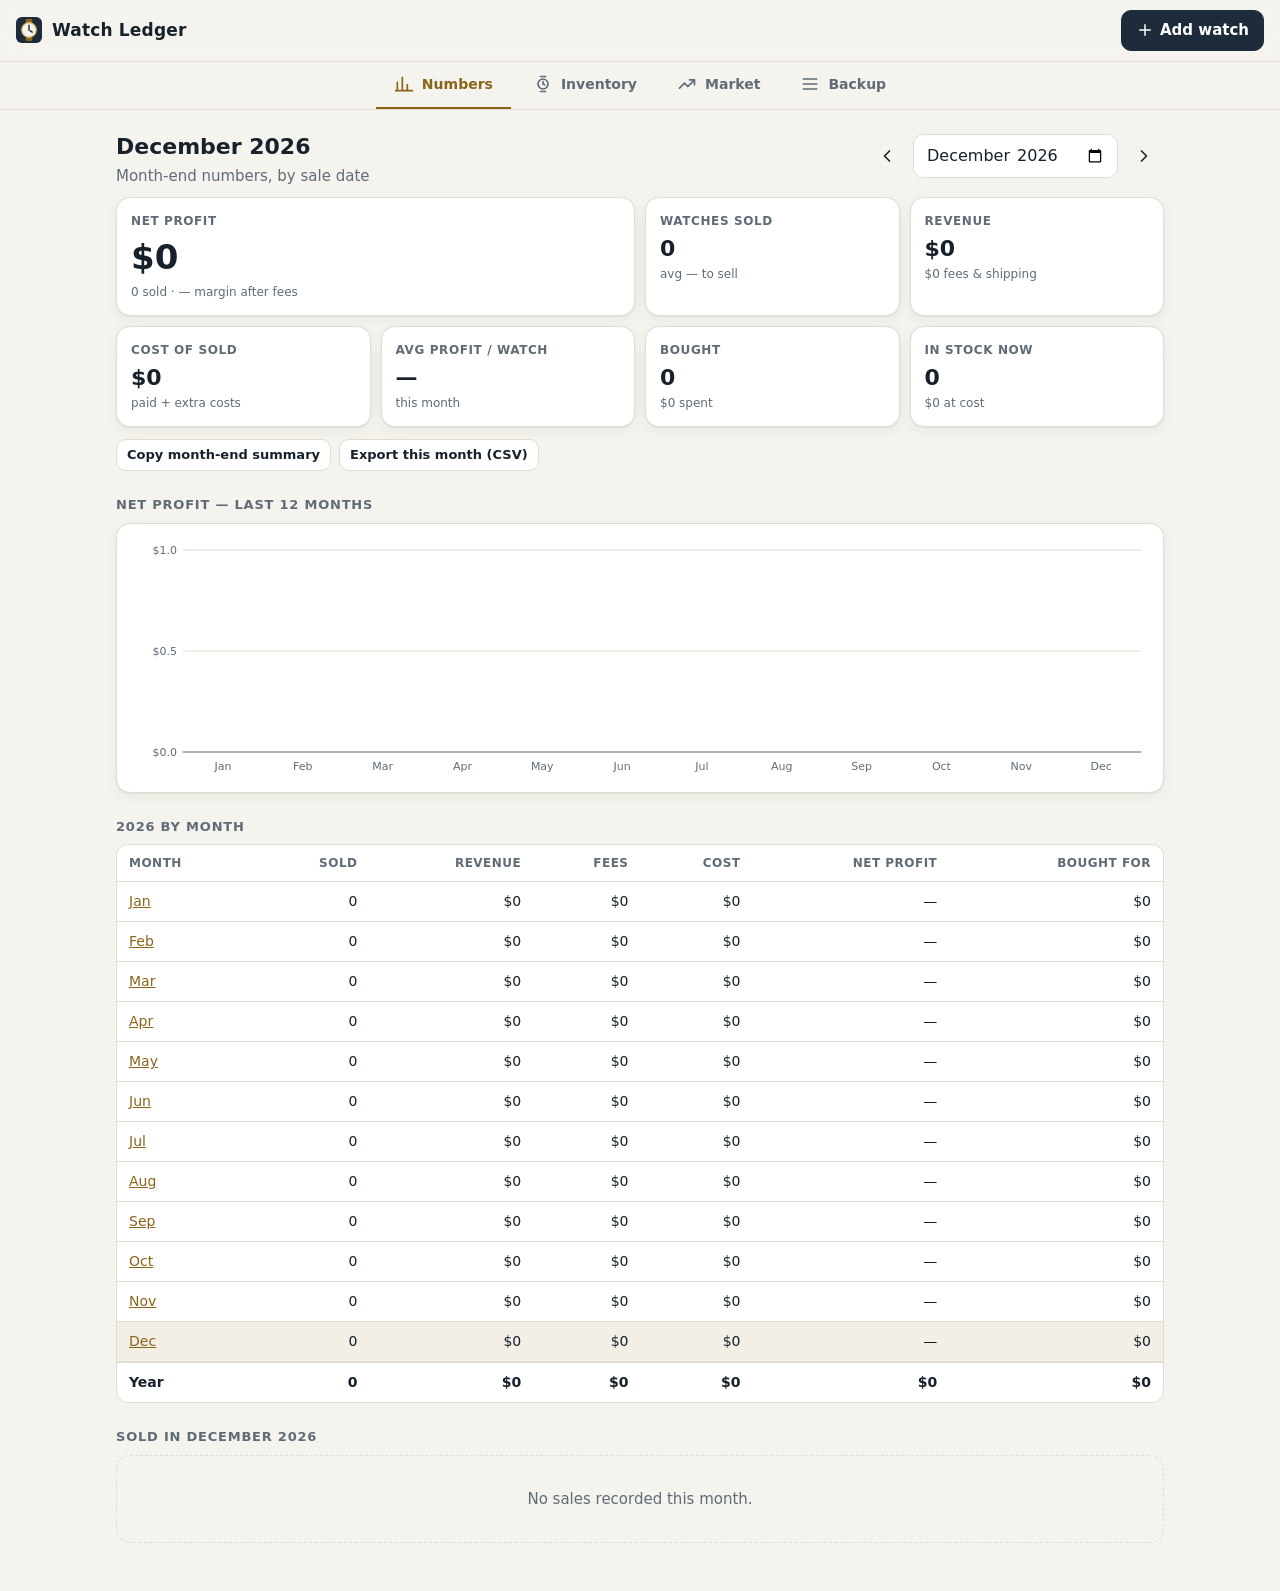
==== watches/index.html @ 2d01b4f1 "Add Watch Ledger app for watch inventory, profit and market comps Co-Authored-By: Claude Opus 5.5 <n" ====
<!doctype html>
<html lang="en">
<head>
  <meta charset="utf-8">
  <meta name="viewport" content="width=device-width, initial-scale=1, viewport-fit=cover">
  <title>Watch Ledger</title>
  <meta name="description" content="Inventory, sales, profit and market comps for a watch business.">
  <meta name="robots" content="noindex, nofollow, noarchive">
  <meta name="theme-color" content="#1d2b3a">
  <link rel="manifest" href="manifest.webmanifest">
  <link rel="icon" href="icon.svg" type="image/svg+xml">
  <link rel="apple-touch-icon" href="icon-192.png">
  <meta name="apple-mobile-web-app-capable" content="yes">
  <meta name="apple-mobile-web-app-title" content="Watch Ledger">
  <link rel="stylesheet" href="app.css">
</head>
<body>
  <header class="topbar">
    <div class="brand"><img src="icon.svg" alt="" width="26" height="26"><span>Watch Ledger</span></div>
    <button class="btn primary" id="btn-add" type="button">
      <svg viewBox="0 0 24 24" aria-hidden="true"><path d="M12 5v14M5 12h14"/></svg>
      <span>Add watch</span>
    </button>
  </header>

  <nav class="tabs" id="tabs" aria-label="Sections">
    <a href="#dashboard" data-tab="dashboard">
      <svg viewBox="0 0 24 24" aria-hidden="true"><path d="M4 20V10M10 20V4M16 20v-7M22 20H2"/></svg><span>Numbers</span>
    </a>
    <a href="#inventory" data-tab="inventory">
      <svg viewBox="0 0 24 24" aria-hidden="true"><circle cx="12" cy="12" r="6"/><path d="M12 9v3l2 1M9 3h6M9 21h6"/></svg><span>Inventory</span>
    </a>
    <a href="#market" data-tab="market">
      <svg viewBox="0 0 24 24" aria-hidden="true"><path d="M3 17l6-6 4 4 8-8M15 7h6v6"/></svg><span>Market</span>
    </a>
    <a href="#settings" data-tab="settings">
      <svg viewBox="0 0 24 24" aria-hidden="true"><path d="M4 6h16M4 12h16M4 18h16"/></svg><span>Backup</span>
    </a>
  </nav>

  <main id="view" tabindex="-1"></main>

  <dialog id="sheet" aria-labelledby="sheet-title">
    <div class="sheet-head">
      <h2 id="sheet-title"></h2>
      <button class="icon-btn" type="button" data-close aria-label="Close">
        <svg viewBox="0 0 24 24" aria-hidden="true"><path d="M6 6l12 12M18 6 6 18"/></svg>
      </button>
    </div>
    <div class="sheet-body" id="sheet-body"></div>
  </dialog>

  <div class="toast" id="toast" role="status" aria-live="polite"></div>

  <noscript><p style="padding:16px">This app needs JavaScript.</p></noscript>
  <script src="app.js"></script>
</body>
</html>
---- watches/app.css ----
:root {
  --bg: #f5f3ee;
  --surface: #ffffff;
  --surface-2: #efece5;
  --text: #17212b;
  --muted: #5f6b76;
  --line: #e0dcd2;
  --accent: #1d2b3a;
  --accent-text: #ffffff;
  --brass: #8a6418;
  --brass-soft: rgba(138, 100, 24, 0.1);
  --bar: #2f6f9f;
  --good: #1d7a46;
  --bad: #b3261e;
  --warn: #8a5a00;
  --shadow: 0 1px 2px rgba(23, 33, 43, 0.06), 0 4px 14px rgba(23, 33, 43, 0.05);
  --sans: system-ui, -apple-system, "Segoe UI", Roboto, "Helvetica Neue", Arial, sans-serif;
  --mono: ui-monospace, "SF Mono", Menlo, Consolas, monospace;
  color-scheme: light;
}

@media (prefers-color-scheme: dark) {
  :root:not([data-theme="light"]) {
    --bg: #0f151b;
    --surface: #172029;
    --surface-2: #1e2933;
    --text: #e7ecf0;
    --muted: #97a4af;
    --line: #2a3742;
    --accent: #d8b46a;
    --accent-text: #17120a;
    --brass: #d8b46a;
    --brass-soft: rgba(216, 180, 106, 0.12);
    --bar: #6aa9d8;
    --good: #5cc98a;
    --bad: #f08a80;
    --warn: #e5b45a;
    --shadow: none;
    color-scheme: dark;
  }
}

:root[data-theme="dark"] {
  --bg: #0f151b;
  --surface: #172029;
  --surface-2: #1e2933;
  --text: #e7ecf0;
  --muted: #97a4af;
  --line: #2a3742;
  --accent: #d8b46a;
  --accent-text: #17120a;
  --brass: #d8b46a;
  --brass-soft: rgba(216, 180, 106, 0.12);
  --bar: #6aa9d8;
  --good: #5cc98a;
  --bad: #f08a80;
  --warn: #e5b45a;
  --shadow: none;
  color-scheme: dark;
}

* { box-sizing: border-box; }
[hidden] { display: none !important; }

html { -webkit-text-size-adjust: 100%; }

body {
  margin: 0;
  background: var(--bg);
  color: var(--text);
  font: 15px/1.5 var(--sans);
  -webkit-font-smoothing: antialiased;
  padding-bottom: calc(76px + env(safe-area-inset-bottom, 0px));
}

a { color: var(--brass); }
button, input, select, textarea { font: inherit; color: inherit; }
:focus-visible { outline: 2px solid var(--brass); outline-offset: 2px; border-radius: 6px; }
svg { width: 20px; height: 20px; fill: none; stroke: currentColor; stroke-width: 2; stroke-linecap: round; stroke-linejoin: round; flex: none; }
.num { font-variant-numeric: tabular-nums; }
.muted { color: var(--muted); }
.pos { color: var(--good); }
.neg { color: var(--bad); }

/* ---------- Top bar & tabs ---------- */

.topbar {
  position: sticky;
  top: 0;
  z-index: 10;
  display: flex;
  align-items: center;
  justify-content: space-between;
  gap: 12px;
  padding: calc(10px + env(safe-area-inset-top, 0px)) 16px 10px;
  background: color-mix(in srgb, var(--bg) 92%, transparent);
  backdrop-filter: blur(10px);
  border-bottom: 1px solid var(--line);
}
.brand { display: flex; align-items: center; gap: 10px; font-weight: 700; letter-spacing: 0.01em; font-size: 17px; }

.tabs {
  position: fixed;
  left: 0; right: 0; bottom: 0;
  z-index: 10;
  display: grid;
  grid-template-columns: repeat(4, 1fr);
  background: var(--surface);
  border-top: 1px solid var(--line);
  padding-bottom: env(safe-area-inset-bottom, 0px);
}
.tabs a {
  display: flex; flex-direction: column; align-items: center; gap: 2px;
  padding: 9px 4px 8px;
  text-decoration: none;
  color: var(--muted);
  font-size: 12px;
  font-weight: 600;
}
.tabs a[aria-current="page"] { color: var(--brass); }

@media (min-width: 860px) {
  body { padding-bottom: 32px; }
  .tabs {
    position: sticky; top: 57px; bottom: auto;
    display: flex; justify-content: center; gap: 4px;
    border-top: 0; border-bottom: 1px solid var(--line);
    background: var(--bg);
  }
  .tabs a { flex-direction: row; gap: 8px; padding: 12px 18px; font-size: 14px; border-bottom: 2px solid transparent; }
  .tabs a[aria-current="page"] { border-bottom-color: var(--brass); }
}

main { max-width: 1080px; margin: 0 auto; padding: 16px; outline: none; }

/* ---------- Buttons & inputs ---------- */

.btn {
  display: inline-flex; align-items: center; justify-content: center; gap: 6px;
  min-height: 40px;
  padding: 8px 14px;
  border-radius: 10px;
  border: 1px solid var(--line);
  background: var(--surface);
  font-weight: 600;
  cursor: pointer;
  text-decoration: none;
  color: var(--text);
  white-space: nowrap;
}
.btn.primary { background: var(--accent); color: var(--accent-text); border-color: var(--accent); }
.btn.danger { color: var(--bad); }
.btn.small { min-height: 32px; padding: 4px 10px; font-size: 13px; }
.btn svg { width: 18px; height: 18px; }
.icon-btn { display: grid; place-items: center; width: 40px; height: 40px; border: 0; border-radius: 10px; background: transparent; cursor: pointer; }
.icon-btn:hover { background: var(--surface-2); }
.row-actions { display: flex; flex-wrap: wrap; gap: 8px; }

input, select, textarea {
  width: 100%;
  min-height: 42px;
  padding: 8px 12px;
  border: 1px solid var(--line);
  border-radius: 10px;
  background: var(--surface);
  font-size: 16px; /* stops iOS zoom */
}
textarea { min-height: 72px; resize: vertical; }
label { display: grid; gap: 4px; font-size: 13px; font-weight: 600; color: var(--muted); }
label.check { display: flex; align-items: center; gap: 8px; font-size: 14px; color: var(--text); }
label.check input { width: 20px; min-height: 20px; }

.search {
  position: relative;
}
.search svg { position: absolute; left: 12px; top: 50%; transform: translateY(-50%); color: var(--muted); }
.search input { padding-left: 40px; min-height: 48px; font-size: 16px; }

.chips { display: flex; gap: 6px; flex-wrap: wrap; }
.chip {
  border: 1px solid var(--line);
  background: var(--surface);
  border-radius: 999px;
  padding: 6px 12px;
  font-size: 13px;
  font-weight: 600;
  cursor: pointer;
}
.chip[aria-pressed="true"] { background: var(--accent); color: var(--accent-text); border-color: var(--accent); }

/* ---------- Layout pieces ---------- */

h1 { font-size: 22px; margin: 4px 0 2px; }
h2 { font-size: 17px; margin: 0; }
h3 { font-size: 13px; text-transform: uppercase; letter-spacing: 0.06em; color: var(--muted); margin: 0 0 8px; }
.section { margin-top: 24px; }
.section-head { display: flex; align-items: center; justify-content: space-between; gap: 12px; margin-bottom: 10px; flex-wrap: wrap; }
.toolbar { display: flex; gap: 8px; flex-wrap: wrap; align-items: center; margin: 12px 0; }
.toolbar > .grow { flex: 1 1 200px; }
.toolbar select { width: auto; }

.card {
  background: var(--surface);
  border: 1px solid var(--line);
  border-radius: 14px;
  box-shadow: var(--shadow);
  padding: 14px;
}

.stats { display: grid; grid-template-columns: repeat(2, 1fr); gap: 10px; }
@media (min-width: 640px) { .stats { grid-template-columns: repeat(4, 1fr); } }
.stat .label { font-size: 12px; font-weight: 600; color: var(--muted); text-transform: uppercase; letter-spacing: 0.05em; }
.stat .value { font-size: 22px; font-weight: 700; margin-top: 2px; font-variant-numeric: tabular-nums; overflow-wrap: anywhere; }
.stat .sub { font-size: 12px; color: var(--muted); }
.stat.hero { grid-column: 1 / -1; }
.stat.hero .value { font-size: 34px; }
@media (min-width: 640px) { .stat.hero { grid-column: span 2; } }

.month-pick { display: flex; align-items: center; gap: 6px; }
.month-pick input { width: auto; }

/* ---------- Lists ---------- */

.list { display: grid; gap: 8px; }
.item {
  display: grid;
  grid-template-columns: 1fr auto;
  gap: 4px 12px;
  width: 100%;
  text-align: left;
  background: var(--surface);
  border: 1px solid var(--line);
  border-radius: 12px;
  padding: 12px 14px;
  cursor: pointer;
}
.item:hover { border-color: var(--brass); }
.item .title { font-weight: 700; overflow-wrap: anywhere; }
.item .meta { font-size: 13px; color: var(--muted); overflow-wrap: anywhere; }
.item .right { text-align: right; font-variant-numeric: tabular-nums; }
.item .right .big { font-weight: 700; }
.badge {
  display: inline-block;
  font-size: 11px;
  font-weight: 700;
  text-transform: uppercase;
  letter-spacing: 0.04em;
  padding: 2px 7px;
  border-radius: 6px;
  vertical-align: 2px;
  margin-left: 6px;
  background: var(--surface-2);
  color: var(--muted);
}
.badge.stock { background: var(--brass-soft); color: var(--brass); }
.badge.asking { background: var(--surface-2); color: var(--warn); }
.empty { text-align: center; color: var(--muted); padding: 32px 16px; border: 1px dashed var(--line); border-radius: 14px; }

/* ---------- Tables ---------- */

.table-wrap { overflow-x: auto; border: 1px solid var(--line); border-radius: 12px; background: var(--surface); }
table { width: 100%; border-collapse: collapse; font-size: 14px; }
th, td { padding: 9px 12px; text-align: right; white-space: nowrap; font-variant-numeric: tabular-nums; }
th:first-child, td:first-child { text-align: left; }
th { font-size: 12px; color: var(--muted); font-weight: 600; text-transform: uppercase; letter-spacing: 0.04em; border-bottom: 1px solid var(--line); }
tbody tr + tr td { border-top: 1px solid var(--line); }
tfoot td { border-top: 2px solid var(--line); font-weight: 700; }
td.wrap { white-space: normal; min-width: 130px; max-width: 220px; }
tr.current td { background: var(--brass-soft); }

/* ---------- Chart ---------- */

.chart { position: relative; }
.chart svg { width: 100%; height: auto; display: block; stroke: none; }
.chart .grid { stroke: var(--line); stroke-width: 1; }
.chart .zero { stroke: var(--muted); stroke-width: 1; }
.chart .axis { fill: var(--muted); font-size: 11px; font-family: var(--sans); }
.chart .bar { fill: var(--bar); }
.chart .bar.selected { fill: var(--brass); }
.chart .hit { fill: transparent; cursor: pointer; }
.chart .hit:hover + .bar, .chart .hit:focus + .bar { opacity: 0.8; }
.tip {
  position: absolute;
  pointer-events: none;
  background: var(--text);
  color: var(--bg);
  font-size: 12px;
  padding: 6px 9px;
  border-radius: 8px;
  white-space: nowrap;
  transform: translate(-50%, calc(-100% - 8px));
  font-variant-numeric: tabular-nums;
}

/* ---------- Market summary ---------- */

.compare { display: grid; gap: 10px; grid-template-columns: 1fr; }
@media (min-width: 640px) { .compare { grid-template-columns: repeat(3, 1fr); } }
.note { font-size: 13px; color: var(--muted); background: var(--surface-2); border-radius: 10px; padding: 10px 12px; }
.note strong { color: var(--text); }
.links { display: flex; flex-wrap: wrap; gap: 8px; }

/* ---------- Sheet (dialog) ---------- */

dialog {
  width: min(640px, 100%);
  max-height: min(92vh, 100%);
  margin: auto auto 0;
  padding: 0;
  border: 0;
  border-radius: 18px 18px 0 0;
  background: var(--bg);
  color: var(--text);
}
@media (min-width: 700px) { dialog { margin: auto; border-radius: 18px; } }
dialog::backdrop { background: rgba(0, 0, 0, 0.45); }
.sheet-head {
  position: sticky; top: 0; z-index: 1;
  display: flex; align-items: center; justify-content: space-between; gap: 8px;
  padding: 12px 12px 10px 16px;
  background: var(--bg);
  border-bottom: 1px solid var(--line);
}
.sheet-body { padding: 16px; padding-bottom: calc(20px + env(safe-area-inset-bottom, 0px)); }

.form { display: grid; gap: 12px; }
.form fieldset { border: 1px solid var(--line); border-radius: 12px; padding: 12px; margin: 0; display: grid; gap: 12px; background: var(--surface); }
.form legend { font-weight: 700; padding: 0 6px; font-size: 14px; }
.grid2 { display: grid; grid-template-columns: 1fr 1fr; gap: 12px; }
.grid3 { display: grid; grid-template-columns: repeat(3, 1fr); gap: 12px; }
@media (max-width: 420px) { .grid3 { grid-template-columns: 1fr 1fr; } }
.form .actions { display: flex; gap: 8px; justify-content: flex-end; flex-wrap: wrap; }
.hint { font-size: 13px; border-radius: 10px; padding: 10px 12px; background: var(--brass-soft); color: var(--text); }
.hint:empty { display: none; }

.kv { display: grid; grid-template-columns: auto 1fr; gap: 6px 16px; font-size: 14px; }
.kv dt { color: var(--muted); }
.kv dd { margin: 0; text-align: right; font-variant-numeric: tabular-nums; overflow-wrap: anywhere; }
.kv .total { font-weight: 700; border-top: 1px solid var(--line); padding-top: 6px; }

.toast {
  position: fixed;
  left: 50%;
  bottom: calc(88px + env(safe-area-inset-bottom, 0px));
  transform: translateX(-50%) translateY(20px);
  opacity: 0;
  pointer-events: none;
  background: var(--text);
  color: var(--bg);
  padding: 10px 16px;
  border-radius: 10px;
  font-weight: 600;
  transition: opacity 0.2s, transform 0.2s;
  z-index: 30;
  max-width: calc(100% - 32px);
}
.toast.show { opacity: 1; transform: translateX(-50%) translateY(0); }

@media (max-width: 420px) {
  .btn#btn-add span { display: none; }
}
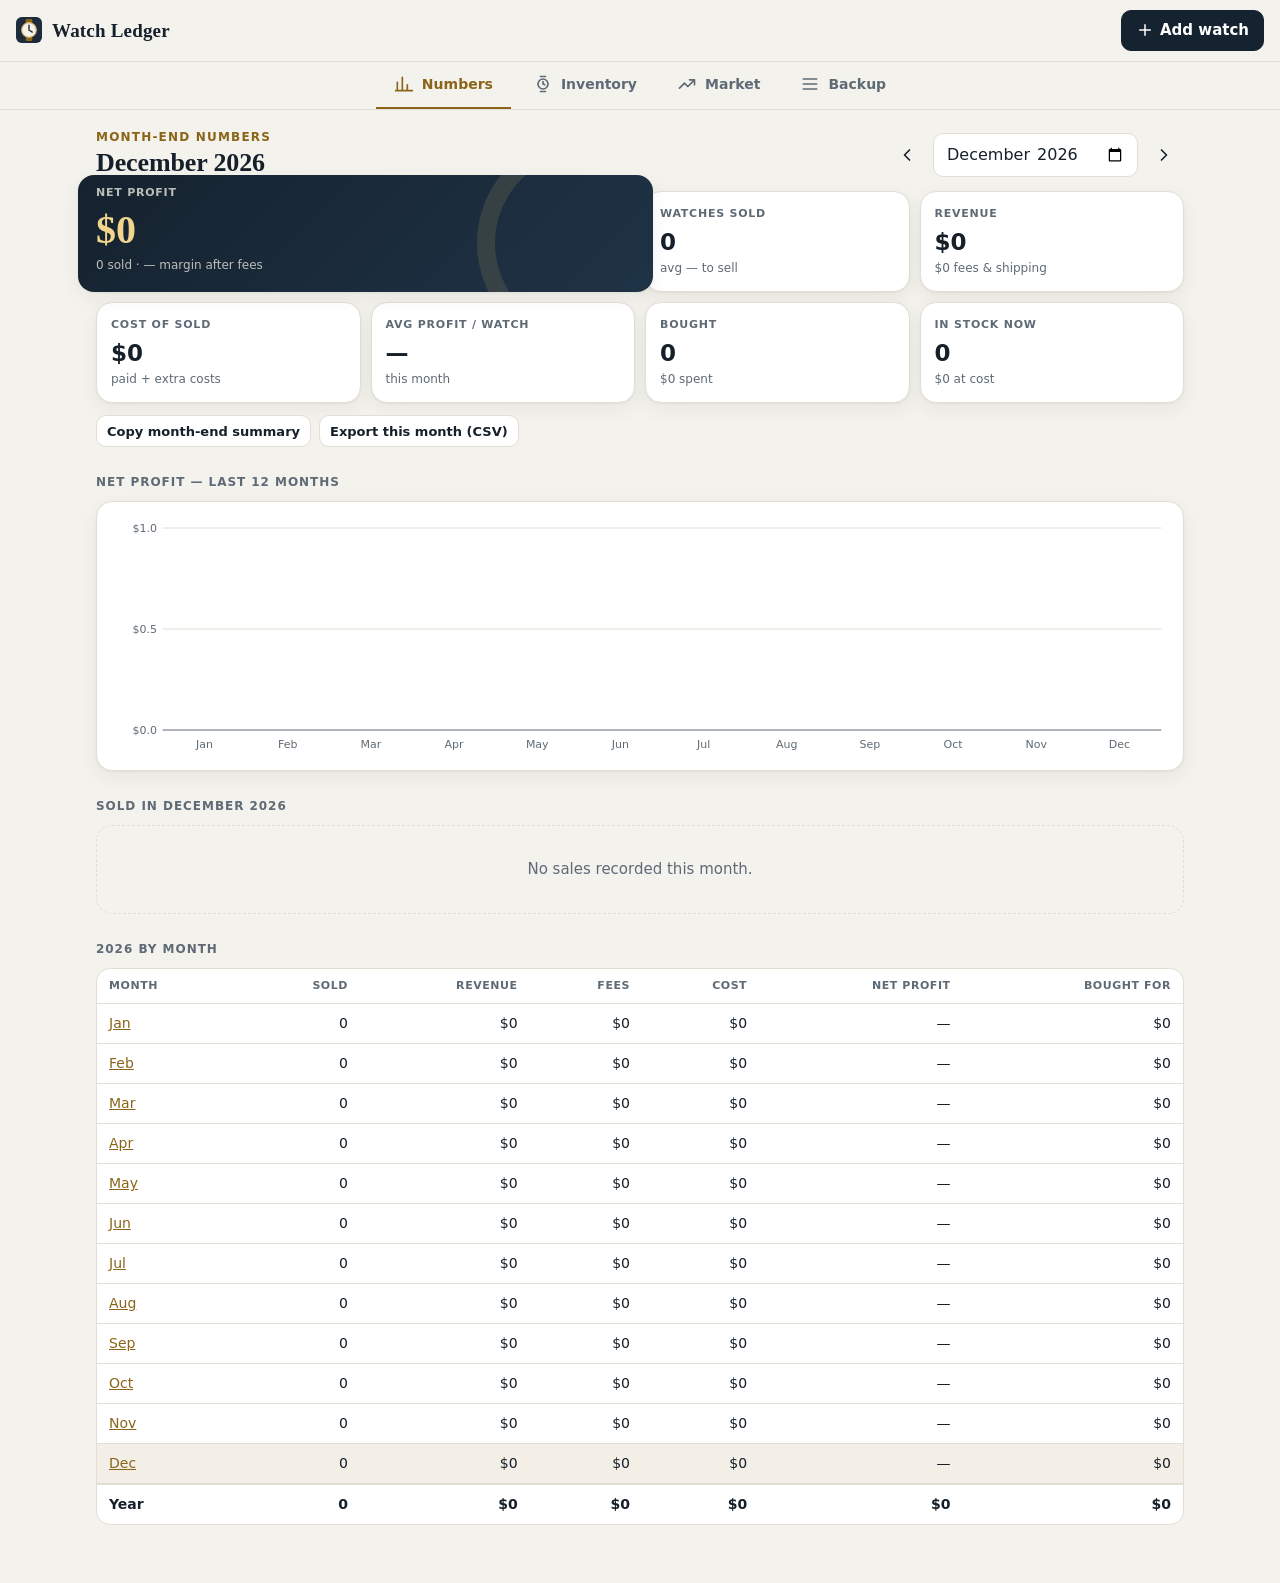
==== commit 66b0a288: "Watch Ledger: watch illustrations, configurations, accuracy checks, photos and visual redesign Co-Au" ====
--- a/watches/index.html
+++ b/watches/index.html
@@ -53,6 +53,8 @@
   <div class="toast" id="toast" role="status" aria-live="polite"></div>
 
   <noscript><p style="padding:16px">This app needs JavaScript.</p></noscript>
+  <script src="catalog.js"></script>
+  <script src="art.js"></script>
   <script src="app.js"></script>
 </body>
 </html>
--- a/watches/app.css
+++ b/watches/app.css
@@ -1,11 +1,11 @@
 :root {
-  --bg: #f5f3ee;
+  --bg: #f4f2ed;
   --surface: #ffffff;
-  --surface-2: #efece5;
-  --text: #17212b;
-  --muted: #5f6b76;
-  --line: #e0dcd2;
-  --accent: #1d2b3a;
+  --surface-2: #eeebe4;
+  --text: #16202a;
+  --muted: #5e6a75;
+  --line: #e2ded4;
+  --accent: #15222f;
   --accent-text: #ffffff;
   --brass: #8a6418;
   --brass-soft: rgba(138, 100, 24, 0.1);
@@ -13,20 +13,27 @@
   --good: #1d7a46;
   --bad: #b3261e;
   --warn: #8a5a00;
-  --shadow: 0 1px 2px rgba(23, 33, 43, 0.06), 0 4px 14px rgba(23, 33, 43, 0.05);
+  --warn-bg: #fdf3dc;
+  --warn-line: #ecd08e;
+  --art-bg: radial-gradient(120% 90% at 50% 38%, #ffffff 0%, #f1eee8 55%, #e2ddd2 100%);
+  --hero-bg: linear-gradient(135deg, #15222f 0%, #1f3346 100%);
+  --hero-text: #f6f1e6;
+  --shadow: 0 1px 2px rgba(22, 32, 42, 0.05), 0 6px 20px rgba(22, 32, 42, 0.06);
+  --shadow-lift: 0 2px 4px rgba(22, 32, 42, 0.06), 0 14px 32px rgba(22, 32, 42, 0.12);
   --sans: system-ui, -apple-system, "Segoe UI", Roboto, "Helvetica Neue", Arial, sans-serif;
+  --serif: "Iowan Old Style", "Palatino Linotype", Palatino, "Book Antiqua", Georgia, serif;
   --mono: ui-monospace, "SF Mono", Menlo, Consolas, monospace;
   color-scheme: light;
 }
 
 @media (prefers-color-scheme: dark) {
   :root:not([data-theme="light"]) {
-    --bg: #0f151b;
-    --surface: #172029;
-    --surface-2: #1e2933;
-    --text: #e7ecf0;
-    --muted: #97a4af;
-    --line: #2a3742;
+    --bg: #0d1318;
+    --surface: #151d25;
+    --surface-2: #1c2630;
+    --text: #e8edf1;
+    --muted: #96a3ae;
+    --line: #26323d;
     --accent: #d8b46a;
     --accent-text: #17120a;
     --brass: #d8b46a;
@@ -34,19 +41,25 @@
     --bar: #6aa9d8;
     --good: #5cc98a;
     --bad: #f08a80;
-    --warn: #e5b45a;
+    --warn: #f0c46a;
+    --warn-bg: #2b2414;
+    --warn-line: #5a4820;
+    --art-bg: radial-gradient(120% 90% at 50% 38%, #34414d 0%, #222d37 55%, #182129 100%);
+    --hero-bg: linear-gradient(135deg, #1d2a36 0%, #2a3a49 100%);
+    --hero-text: #f6f1e6;
     --shadow: none;
+    --shadow-lift: 0 10px 30px rgba(0, 0, 0, 0.35);
     color-scheme: dark;
   }
 }
 
 :root[data-theme="dark"] {
-  --bg: #0f151b;
-  --surface: #172029;
-  --surface-2: #1e2933;
-  --text: #e7ecf0;
-  --muted: #97a4af;
-  --line: #2a3742;
+  --bg: #0d1318;
+  --surface: #151d25;
+  --surface-2: #1c2630;
+  --text: #e8edf1;
+  --muted: #96a3ae;
+  --line: #26323d;
   --accent: #d8b46a;
   --accent-text: #17120a;
   --brass: #d8b46a;
@@ -54,8 +67,14 @@
   --bar: #6aa9d8;
   --good: #5cc98a;
   --bad: #f08a80;
-  --warn: #e5b45a;
+  --warn: #f0c46a;
+  --warn-bg: #2b2414;
+  --warn-line: #5a4820;
+  --art-bg: radial-gradient(120% 90% at 50% 38%, #34414d 0%, #222d37 55%, #182129 100%);
+  --hero-bg: linear-gradient(135deg, #1d2a36 0%, #2a3a49 100%);
+  --hero-text: #f6f1e6;
   --shadow: none;
+  --shadow-lift: 0 10px 30px rgba(0, 0, 0, 0.35);
   color-scheme: dark;
 }
 
@@ -81,6 +100,7 @@
 .muted { color: var(--muted); }
 .pos { color: var(--good); }
 .neg { color: var(--bad); }
+.ref { font-family: var(--mono); font-size: 0.86em; letter-spacing: 0.01em; }
 
 /* ---------- Top bar & tabs ---------- */
 
@@ -93,11 +113,12 @@
   justify-content: space-between;
   gap: 12px;
   padding: calc(10px + env(safe-area-inset-top, 0px)) 16px 10px;
-  background: color-mix(in srgb, var(--bg) 92%, transparent);
-  backdrop-filter: blur(10px);
+  background: color-mix(in srgb, var(--bg) 90%, transparent);
+  backdrop-filter: saturate(1.4) blur(12px);
+  -webkit-backdrop-filter: saturate(1.4) blur(12px);
   border-bottom: 1px solid var(--line);
 }
-.brand { display: flex; align-items: center; gap: 10px; font-weight: 700; letter-spacing: 0.01em; font-size: 17px; }
+.brand { display: flex; align-items: center; gap: 10px; font: 600 19px/1 var(--serif); letter-spacing: 0.01em; }
 
 .tabs {
   position: fixed;
@@ -105,7 +126,9 @@
   z-index: 10;
   display: grid;
   grid-template-columns: repeat(4, 1fr);
-  background: var(--surface);
+  background: color-mix(in srgb, var(--surface) 94%, transparent);
+  backdrop-filter: blur(12px);
+  -webkit-backdrop-filter: blur(12px);
   border-top: 1px solid var(--line);
   padding-bottom: env(safe-area-inset-bottom, 0px);
 }
@@ -120,9 +143,9 @@
 .tabs a[aria-current="page"] { color: var(--brass); }
 
 @media (min-width: 860px) {
-  body { padding-bottom: 32px; }
+  body { padding-bottom: 40px; }
   .tabs {
-    position: sticky; top: 57px; bottom: auto;
+    position: sticky; top: 58px; bottom: auto;
     display: flex; justify-content: center; gap: 4px;
     border-top: 0; border-bottom: 1px solid var(--line);
     background: var(--bg);
@@ -131,7 +154,7 @@
   .tabs a[aria-current="page"] { border-bottom-color: var(--brass); }
 }
 
-main { max-width: 1080px; margin: 0 auto; padding: 16px; outline: none; }
+main { max-width: 1120px; margin: 0 auto; padding: 18px 16px; outline: none; }
 
 /* ---------- Buttons & inputs ---------- */
 
@@ -147,7 +170,10 @@
   text-decoration: none;
   color: var(--text);
   white-space: nowrap;
-}
+  transition: transform 0.12s ease, box-shadow 0.12s ease, border-color 0.12s;
+}
+.btn:hover { border-color: var(--brass); }
+.btn:active { transform: translateY(1px); }
 .btn.primary { background: var(--accent); color: var(--accent-text); border-color: var(--accent); }
 .btn.danger { color: var(--bad); }
 .btn.small { min-height: 32px; padding: 4px 10px; font-size: 13px; }
@@ -155,6 +181,7 @@
 .icon-btn { display: grid; place-items: center; width: 40px; height: 40px; border: 0; border-radius: 10px; background: transparent; cursor: pointer; }
 .icon-btn:hover { background: var(--surface-2); }
 .row-actions { display: flex; flex-wrap: wrap; gap: 8px; }
+.linkbtn { border: 0; background: none; padding: 4px 0; color: var(--brass); font-weight: 600; cursor: pointer; text-decoration: underline; text-underline-offset: 3px; justify-self: start; text-align: left; }
 
 input, select, textarea {
   width: 100%;
@@ -163,18 +190,16 @@
   border: 1px solid var(--line);
   border-radius: 10px;
   background: var(--surface);
-  font-size: 16px; /* stops iOS zoom */
+  font-size: 16px;
 }
 textarea { min-height: 72px; resize: vertical; }
 label { display: grid; gap: 4px; font-size: 13px; font-weight: 600; color: var(--muted); }
 label.check { display: flex; align-items: center; gap: 8px; font-size: 14px; color: var(--text); }
 label.check input { width: 20px; min-height: 20px; }
 
-.search {
-  position: relative;
-}
-.search svg { position: absolute; left: 12px; top: 50%; transform: translateY(-50%); color: var(--muted); }
-.search input { padding-left: 40px; min-height: 48px; font-size: 16px; }
+.search { position: relative; }
+.search svg { position: absolute; left: 14px; top: 50%; transform: translateY(-50%); color: var(--muted); }
+.search input { padding-left: 44px; min-height: 50px; font-size: 16px; border-radius: 14px; box-shadow: var(--shadow); }
 
 .chips { display: flex; gap: 6px; flex-wrap: wrap; }
 .chip {
@@ -190,11 +215,13 @@
 
 /* ---------- Layout pieces ---------- */
 
-h1 { font-size: 22px; margin: 4px 0 2px; }
-h2 { font-size: 17px; margin: 0; }
-h3 { font-size: 13px; text-transform: uppercase; letter-spacing: 0.06em; color: var(--muted); margin: 0 0 8px; }
-.section { margin-top: 24px; }
-.section-head { display: flex; align-items: center; justify-content: space-between; gap: 12px; margin-bottom: 10px; flex-wrap: wrap; }
+h1 { font: 600 26px/1.15 var(--serif); margin: 2px 0 0; letter-spacing: -0.005em; }
+h2 { font: 600 19px/1.25 var(--serif); margin: 0; }
+h3 { font-size: 12px; text-transform: uppercase; letter-spacing: 0.08em; color: var(--muted); margin: 0 0 10px; font-weight: 700; }
+.eyebrow { font-size: 12px; font-weight: 700; letter-spacing: 0.1em; text-transform: uppercase; color: var(--brass); }
+.brand-line { font-size: 11px; font-weight: 700; letter-spacing: 0.12em; text-transform: uppercase; color: var(--brass); }
+.section { margin-top: 26px; }
+.section-head { display: flex; align-items: flex-end; justify-content: space-between; gap: 12px; margin-bottom: 14px; flex-wrap: wrap; }
 .toolbar { display: flex; gap: 8px; flex-wrap: wrap; align-items: center; margin: 12px 0; }
 .toolbar > .grow { flex: 1 1 200px; }
 .toolbar select { width: auto; }
@@ -202,70 +229,120 @@
 .card {
   background: var(--surface);
   border: 1px solid var(--line);
-  border-radius: 14px;
+  border-radius: 16px;
   box-shadow: var(--shadow);
   padding: 14px;
 }
 
 .stats { display: grid; grid-template-columns: repeat(2, 1fr); gap: 10px; }
 @media (min-width: 640px) { .stats { grid-template-columns: repeat(4, 1fr); } }
-.stat .label { font-size: 12px; font-weight: 600; color: var(--muted); text-transform: uppercase; letter-spacing: 0.05em; }
-.stat .value { font-size: 22px; font-weight: 700; margin-top: 2px; font-variant-numeric: tabular-nums; overflow-wrap: anywhere; }
+.stat .label { font-size: 11px; font-weight: 700; color: var(--muted); text-transform: uppercase; letter-spacing: 0.07em; }
+.stat .value { font-size: 23px; font-weight: 700; margin-top: 2px; font-variant-numeric: tabular-nums; overflow-wrap: anywhere; }
 .stat .sub { font-size: 12px; color: var(--muted); }
-.stat.hero { grid-column: 1 / -1; }
-.stat.hero .value { font-size: 34px; }
+.stat.hero { grid-column: 1 / -1; background: var(--hero-bg); color: var(--hero-text); border: 0; position: relative; overflow: hidden; }
+.stat.hero::after { content: ""; position: absolute; right: -40px; top: -40px; width: 180px; height: 180px; border-radius: 50%; border: 18px solid rgba(216, 180, 106, 0.14); }
+.stat.hero .label, .stat.hero .sub { color: rgba(246, 241, 230, 0.75); }
+.stat.hero .value { font: 600 40px/1.1 var(--serif); margin: 6px 0 4px; color: #f2d58c; }
 @media (min-width: 640px) { .stat.hero { grid-column: span 2; } }
 
 .month-pick { display: flex; align-items: center; gap: 6px; }
 .month-pick input { width: auto; }
 
-/* ---------- Lists ---------- */
+/* ---------- Pictures ---------- */
+
+.pic { display: block; width: 100%; height: 100%; }
+.pic.art { object-fit: contain; }
+.pic.photo { object-fit: cover; }
+
+/* ---------- Inventory cards ---------- */
+
+.grid-cards { display: grid; grid-template-columns: repeat(auto-fill, minmax(165px, 1fr)); gap: 12px; }
+@media (min-width: 700px) { .grid-cards { grid-template-columns: repeat(auto-fill, minmax(210px, 1fr)); gap: 16px; } }
+.grid-cards .empty { grid-column: 1 / -1; }
+.wcard {
+  display: flex; flex-direction: column;
+  padding: 0; text-align: left; cursor: pointer;
+  background: var(--surface);
+  border: 1px solid var(--line);
+  border-radius: 18px;
+  overflow: hidden;
+  box-shadow: var(--shadow);
+  transition: transform 0.18s ease, box-shadow 0.18s ease, border-color 0.18s;
+}
+.wcard:hover { transform: translateY(-3px); box-shadow: var(--shadow-lift); border-color: color-mix(in srgb, var(--brass) 45%, var(--line)); }
+.wcard-pic { position: relative; aspect-ratio: 1 / 1; background: var(--art-bg); }
+.wcard-pic .pic.art { padding: 6px; transition: transform 0.25s ease; }
+.wcard:hover .wcard-pic .pic.art { transform: scale(1.04); }
+.wcard-tags { position: absolute; left: 10px; top: 10px; display: flex; gap: 4px; flex-wrap: wrap; }
+.wcard-tags .badge { margin: 0; box-shadow: 0 1px 3px rgba(0, 0, 0, 0.12); }
+.photo-count { position: absolute; right: 10px; top: 10px; display: inline-flex; align-items: center; gap: 4px; font-size: 12px; font-weight: 700; color: #fff; background: rgba(0, 0, 0, 0.45); padding: 3px 7px; border-radius: 999px; }
+.photo-count svg { width: 14px; height: 14px; }
+.wcard-body { padding: 12px 14px 14px; display: grid; gap: 1px; flex: 1; }
+.wcard .title { font: 600 16px/1.25 var(--serif); overflow-wrap: anywhere; }
+.wcard .ref { color: var(--muted); }
+.wcard .meta { font-size: 12px; color: var(--muted); margin-top: 2px; }
+.wcard-foot { display: flex; justify-content: space-between; align-items: baseline; gap: 8px; margin-top: 8px; padding-top: 8px; border-top: 1px solid var(--line); font-variant-numeric: tabular-nums; font-size: 14px; font-weight: 700; }
+.wcard-foot .muted { font-weight: 500; font-size: 12px; }
+
+/* ---------- Rows ---------- */
 
 .list { display: grid; gap: 8px; }
 .item {
   display: grid;
-  grid-template-columns: 1fr auto;
+  grid-template-columns: 64px 1fr auto;
+  align-items: center;
   gap: 4px 12px;
   width: 100%;
   text-align: left;
   background: var(--surface);
   border: 1px solid var(--line);
-  border-radius: 12px;
-  padding: 12px 14px;
+  border-radius: 14px;
+  padding: 8px 14px 8px 8px;
   cursor: pointer;
+  transition: border-color 0.15s;
 }
 .item:hover { border-color: var(--brass); }
+.item .thumb { width: 64px; height: 64px; border-radius: 10px; overflow: hidden; background: var(--art-bg); }
+.item-main { min-width: 0; }
 .item .title { font-weight: 700; overflow-wrap: anywhere; }
 .item .meta { font-size: 13px; color: var(--muted); overflow-wrap: anywhere; }
 .item .right { text-align: right; font-variant-numeric: tabular-nums; }
 .item .right .big { font-weight: 700; }
 .badge {
   display: inline-block;
-  font-size: 11px;
-  font-weight: 700;
+  font-size: 10.5px;
+  font-weight: 800;
   text-transform: uppercase;
-  letter-spacing: 0.04em;
-  padding: 2px 7px;
+  letter-spacing: 0.05em;
+  padding: 3px 7px;
   border-radius: 6px;
   vertical-align: 2px;
   margin-left: 6px;
   background: var(--surface-2);
   color: var(--muted);
 }
-.badge.stock { background: var(--brass-soft); color: var(--brass); }
+.badge.stock { background: #f6ecd6; color: #7a560f; }
+.badge.sold { background: #e4ebf1; color: #33495c; }
+.badge.warn { background: var(--warn-bg); color: var(--warn); border: 1px solid var(--warn-line); }
 .badge.asking { background: var(--surface-2); color: var(--warn); }
-.empty { text-align: center; color: var(--muted); padding: 32px 16px; border: 1px dashed var(--line); border-radius: 14px; }
+:root[data-theme="dark"] .badge.stock { background: #3a2f17; color: #f0cf87; }
+:root[data-theme="dark"] .badge.sold { background: #24323f; color: #b9cad8; }
+@media (prefers-color-scheme: dark) {
+  :root:not([data-theme="light"]) .badge.stock { background: #3a2f17; color: #f0cf87; }
+  :root:not([data-theme="light"]) .badge.sold { background: #24323f; color: #b9cad8; }
+}
+.empty { text-align: center; color: var(--muted); padding: 32px 16px; border: 1px dashed var(--line); border-radius: 16px; }
 
 /* ---------- Tables ---------- */
 
-.table-wrap { overflow-x: auto; border: 1px solid var(--line); border-radius: 12px; background: var(--surface); }
+.table-wrap { overflow-x: auto; border: 1px solid var(--line); border-radius: 14px; background: var(--surface); }
 table { width: 100%; border-collapse: collapse; font-size: 14px; }
 th, td { padding: 9px 12px; text-align: right; white-space: nowrap; font-variant-numeric: tabular-nums; }
 th:first-child, td:first-child { text-align: left; }
-th { font-size: 12px; color: var(--muted); font-weight: 600; text-transform: uppercase; letter-spacing: 0.04em; border-bottom: 1px solid var(--line); }
+th { font-size: 11px; color: var(--muted); font-weight: 700; text-transform: uppercase; letter-spacing: 0.05em; border-bottom: 1px solid var(--line); }
 tbody tr + tr td { border-top: 1px solid var(--line); }
 tfoot td { border-top: 2px solid var(--line); font-weight: 700; }
-td.wrap { white-space: normal; min-width: 130px; max-width: 220px; }
+td.wrap { white-space: normal; min-width: 130px; max-width: 220px; text-align: left; }
 tr.current td { background: var(--brass-soft); }
 
 /* ---------- Chart ---------- */
@@ -278,7 +355,6 @@
 .chart .bar { fill: var(--bar); }
 .chart .bar.selected { fill: var(--brass); }
 .chart .hit { fill: transparent; cursor: pointer; }
-.chart .hit:hover + .bar, .chart .hit:focus + .bar { opacity: 0.8; }
 .tip {
   position: absolute;
   pointer-events: none;
@@ -292,48 +368,128 @@
   font-variant-numeric: tabular-nums;
 }
 
-/* ---------- Market summary ---------- */
+/* ---------- Market ---------- */
 
 .compare { display: grid; gap: 10px; grid-template-columns: 1fr; }
 @media (min-width: 640px) { .compare { grid-template-columns: repeat(3, 1fr); } }
-.note { font-size: 13px; color: var(--muted); background: var(--surface-2); border-radius: 10px; padding: 10px 12px; }
+.refcard { display: grid; grid-template-columns: 92px 1fr; gap: 14px; align-items: center; margin-bottom: 14px; }
+.refcard > .pic { width: 92px; height: 92px; border-radius: 12px; background: var(--art-bg); }
+@media (max-width: 480px) { .refcard { grid-template-columns: 1fr; } .refcard > .pic { margin: 0 auto; width: 120px; height: 120px; } }
+.market-head { display: grid; grid-template-columns: 120px 1fr; gap: 16px; align-items: center; }
+.market-head > .pic { width: 120px; height: 120px; border-radius: 16px; background: var(--art-bg); }
+.note { font-size: 13px; color: var(--muted); background: var(--surface-2); border-radius: 12px; padding: 10px 12px; margin: 0; }
 .note strong { color: var(--text); }
 .links { display: flex; flex-wrap: wrap; gap: 8px; }
 
+/* ---------- Configuration tiles ---------- */
+
+.cfg-grid { display: grid; grid-template-columns: repeat(auto-fill, minmax(120px, 1fr)); gap: 10px; }
+.cfg-grid.wide { grid-template-columns: repeat(auto-fill, minmax(150px, 1fr)); }
+.cfg {
+  position: relative;
+  border: 1px solid var(--line);
+  background: var(--surface);
+  border-radius: 14px;
+  padding: 8px 8px 10px;
+  text-align: center;
+}
+.cfg[role="button"] { cursor: pointer; transition: border-color 0.15s, transform 0.15s; }
+.cfg[role="button"]:hover { border-color: var(--brass); transform: translateY(-2px); }
+.cfg .pic { aspect-ratio: 1 / 1; height: auto; border-radius: 10px; background: var(--art-bg); margin-bottom: 6px; }
+.cfg-t { font-size: 13px; font-weight: 700; line-height: 1.25; }
+.cfg-s { font-size: 12px; color: var(--muted); line-height: 1.3; }
+.cfg .badge { position: absolute; top: 12px; left: 12px; margin: 0; }
+.cfg.current { border-color: var(--brass); box-shadow: 0 0 0 2px var(--brass-soft); }
+.section.hl { border-left: 3px solid var(--brass); padding-left: 12px; }
+
 /* ---------- Sheet (dialog) ---------- */
 
 dialog {
-  width: min(640px, 100%);
-  max-height: min(92vh, 100%);
+  width: min(680px, 100%);
+  max-height: min(94vh, 100%);
   margin: auto auto 0;
   padding: 0;
   border: 0;
-  border-radius: 18px 18px 0 0;
+  border-radius: 20px 20px 0 0;
   background: var(--bg);
   color: var(--text);
 }
-@media (min-width: 700px) { dialog { margin: auto; border-radius: 18px; } }
-dialog::backdrop { background: rgba(0, 0, 0, 0.45); }
+@media (min-width: 720px) { dialog { margin: auto; border-radius: 20px; } }
+dialog::backdrop { background: rgba(8, 12, 16, 0.55); backdrop-filter: blur(2px); }
 .sheet-head {
-  position: sticky; top: 0; z-index: 1;
+  position: sticky; top: 0; z-index: 2;
   display: flex; align-items: center; justify-content: space-between; gap: 8px;
-  padding: 12px 12px 10px 16px;
-  background: var(--bg);
+  padding: 12px 12px 10px 18px;
+  background: color-mix(in srgb, var(--bg) 92%, transparent);
+  backdrop-filter: blur(10px);
   border-bottom: 1px solid var(--line);
 }
-.sheet-body { padding: 16px; padding-bottom: calc(20px + env(safe-area-inset-bottom, 0px)); }
-
+.sheet-body { padding: 16px 18px; padding-bottom: calc(24px + env(safe-area-inset-bottom, 0px)); }
+
+/* detail hero */
+.hero { margin: -16px -18px 0; background: var(--art-bg); padding: 10px 18px 12px; border-bottom: 1px solid var(--line); }
+.hero-main { height: min(52vh, 340px); display: grid; place-items: center; }
+.hero-main .pic.photo { border-radius: 14px; object-fit: contain; }
+.hero-strip { display: flex; gap: 8px; overflow-x: auto; padding-top: 10px; justify-content: center; }
+.hero-thumb {
+  flex: none; width: 54px; height: 54px; padding: 0;
+  border: 2px solid transparent; border-radius: 12px; overflow: hidden;
+  background: var(--surface); cursor: pointer;
+  display: grid; place-items: center; color: var(--muted);
+}
+.hero-thumb img { width: 100%; height: 100%; object-fit: cover; }
+.hero-thumb.on { border-color: var(--brass); }
+.hero-thumb.add { border: 2px dashed var(--line); background: transparent; }
+.detail-head { margin-top: 14px; }
+.detail-title { font: 600 24px/1.2 var(--serif); }
+.config-line { margin-top: 6px; font-weight: 600; }
+.warnbox { margin-top: 12px; background: var(--warn-bg); border: 1px solid var(--warn-line); border-radius: 12px; padding: 10px 12px; font-size: 14px; }
+.warnbox strong { color: var(--warn); }
+.warnbox p { margin: 4px 0 0; }
+
+/* form */
 .form { display: grid; gap: 12px; }
-.form fieldset { border: 1px solid var(--line); border-radius: 12px; padding: 12px; margin: 0; display: grid; gap: 12px; background: var(--surface); }
+.form fieldset { border: 1px solid var(--line); border-radius: 14px; padding: 12px; margin: 0; display: grid; gap: 12px; background: var(--surface); min-width: 0; }
 .form legend { font-weight: 700; padding: 0 6px; font-size: 14px; }
 .grid2 { display: grid; grid-template-columns: 1fr 1fr; gap: 12px; }
 .grid3 { display: grid; grid-template-columns: repeat(3, 1fr); gap: 12px; }
-@media (max-width: 420px) { .grid3 { grid-template-columns: 1fr 1fr; } }
-.form .actions { display: flex; gap: 8px; justify-content: flex-end; flex-wrap: wrap; }
+@media (max-width: 440px) { .grid3 { grid-template-columns: 1fr 1fr; } }
+.form .actions { display: flex; gap: 8px; justify-content: flex-end; flex-wrap: wrap; position: sticky; bottom: 0; padding: 10px 0 2px; background: var(--bg); }
 .hint { font-size: 13px; border-radius: 10px; padding: 10px 12px; background: var(--brass-soft); color: var(--text); }
 .hint:empty { display: none; }
 
-.kv { display: grid; grid-template-columns: auto 1fr; gap: 6px 16px; font-size: 14px; }
+.config { display: grid; grid-template-columns: 170px 1fr; gap: 14px; align-items: start; }
+@media (max-width: 520px) { .config { grid-template-columns: 1fr; } }
+.config-preview { background: var(--art-bg); border-radius: 14px; padding: 6px 6px 10px; text-align: center; position: sticky; top: 64px; }
+@media (max-width: 520px) { .config-preview { position: static; } .config-preview .pic { max-width: 200px; margin: 0 auto; } }
+.config-preview .pic { aspect-ratio: 1 / 1; height: auto; }
+.config-caption { font-size: 12px; font-weight: 600; color: var(--muted); }
+.config-pickers { display: grid; gap: 10px; min-width: 0; }
+.pick-label { font-size: 12px; font-weight: 700; text-transform: uppercase; letter-spacing: 0.06em; color: var(--muted); }
+.swatches { display: flex; flex-wrap: wrap; gap: 6px; }
+.swatch {
+  display: inline-flex; align-items: center; gap: 7px;
+  padding: 5px 10px 5px 5px; border-radius: 999px;
+  border: 1px solid var(--line); background: var(--surface); cursor: pointer;
+  font-size: 13px; font-weight: 600;
+}
+.swatch .dot { width: 22px; height: 22px; border-radius: 50%; box-shadow: inset 0 0 0 1px rgba(0, 0, 0, 0.2); }
+.swatch.on { border-color: var(--brass); box-shadow: 0 0 0 2px var(--brass-soft); }
+.strap-opts { display: grid; grid-template-columns: repeat(auto-fill, minmax(92px, 1fr)); gap: 8px; }
+.strap-opt {
+  display: grid; gap: 4px; padding: 6px; border-radius: 12px;
+  border: 1px solid var(--line); background: var(--surface); cursor: pointer;
+  font-size: 12px; font-weight: 600; line-height: 1.25; text-align: center;
+}
+.strap-opt .pic { aspect-ratio: 1 / 1; height: auto; background: var(--art-bg); border-radius: 8px; }
+.strap-opt.on { border-color: var(--brass); box-shadow: 0 0 0 2px var(--brass-soft); }
+
+.photo-row { display: flex; gap: 8px; flex-wrap: wrap; }
+.photo-tile { position: relative; width: 76px; height: 76px; border-radius: 10px; overflow: hidden; background: var(--surface-2); }
+.photo-tile img { width: 100%; height: 100%; object-fit: cover; }
+.photo-tile .x { position: absolute; top: 3px; right: 3px; width: 22px; height: 22px; border: 0; border-radius: 50%; background: rgba(0, 0, 0, 0.6); color: #fff; font-size: 15px; line-height: 1; cursor: pointer; }
+
+.kv { display: grid; grid-template-columns: auto 1fr; gap: 6px 16px; font-size: 14px; margin: 0; }
 .kv dt { color: var(--muted); }
 .kv dd { margin: 0; text-align: right; font-variant-numeric: tabular-nums; overflow-wrap: anywhere; }
 .kv .total { font-weight: 700; border-top: 1px solid var(--line); padding-top: 6px; }
@@ -359,3 +515,6 @@
 @media (max-width: 420px) {
   .btn#btn-add span { display: none; }
 }
+@media (prefers-reduced-motion: reduce) {
+  *, *::before, *::after { transition: none !important; }
+}
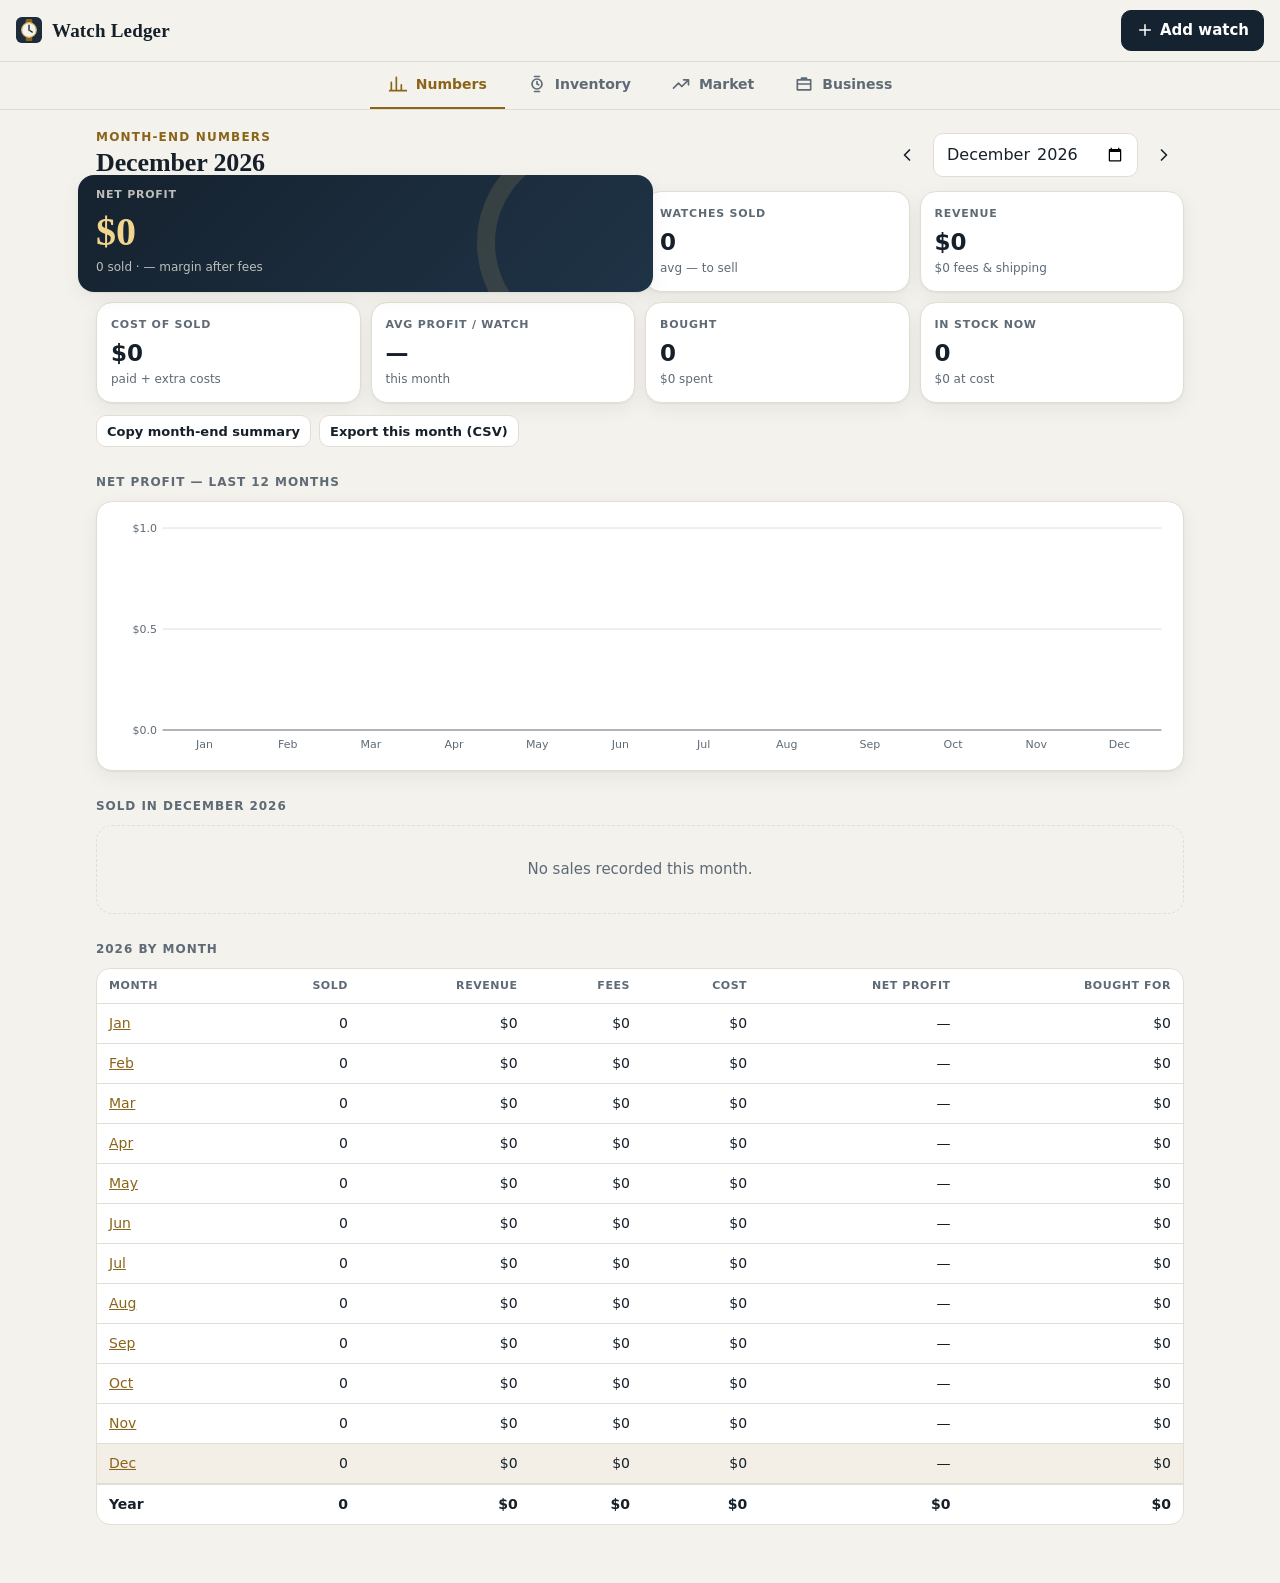
==== commit dfce4ee4: "Watch Ledger: own photos & videos only, pre-ship checks with locked video records, business logo and" ====
--- a/watches/index.html
+++ b/watches/index.html
@@ -4,7 +4,7 @@
   <meta charset="utf-8">
   <meta name="viewport" content="width=device-width, initial-scale=1, viewport-fit=cover">
   <title>Watch Ledger</title>
-  <meta name="description" content="Inventory, sales, profit and market comps for a watch business.">
+  <meta name="description" content="Inventory, sales, profit, pre-ship checks and documents for a watch business.">
   <meta name="robots" content="noindex, nofollow, noarchive">
   <meta name="theme-color" content="#1d2b3a">
   <link rel="manifest" href="manifest.webmanifest">
@@ -16,7 +16,7 @@
 </head>
 <body>
   <header class="topbar">
-    <div class="brand"><img src="icon.svg" alt="" width="26" height="26"><span>Watch Ledger</span></div>
+    <div class="brand" id="brand"><img src="icon.svg" alt="" width="26" height="26"><span>Watch Ledger</span></div>
     <button class="btn primary" id="btn-add" type="button">
       <svg viewBox="0 0 24 24" aria-hidden="true"><path d="M12 5v14M5 12h14"/></svg>
       <span>Add watch</span>
@@ -34,7 +34,7 @@
       <svg viewBox="0 0 24 24" aria-hidden="true"><path d="M3 17l6-6 4 4 8-8M15 7h6v6"/></svg><span>Market</span>
     </a>
     <a href="#settings" data-tab="settings">
-      <svg viewBox="0 0 24 24" aria-hidden="true"><path d="M4 6h16M4 12h16M4 18h16"/></svg><span>Backup</span>
+      <svg viewBox="0 0 24 24" aria-hidden="true"><path d="M4 7h16v12H4zM9 7V5h6v2M4 12h16"/></svg><span>Business</span>
     </a>
   </nav>
 
@@ -54,7 +54,7 @@
 
   <noscript><p style="padding:16px">This app needs JavaScript.</p></noscript>
   <script src="catalog.js"></script>
-  <script src="art.js"></script>
+  <script src="docs.js"></script>
   <script src="app.js"></script>
 </body>
 </html>
--- a/watches/app.css
+++ b/watches/app.css
@@ -271,8 +271,9 @@
 }
 .wcard:hover { transform: translateY(-3px); box-shadow: var(--shadow-lift); border-color: color-mix(in srgb, var(--brass) 45%, var(--line)); }
 .wcard-pic { position: relative; aspect-ratio: 1 / 1; background: var(--art-bg); }
-.wcard-pic .pic.art { padding: 6px; transition: transform 0.25s ease; }
-.wcard:hover .wcard-pic .pic.art { transform: scale(1.04); }
+.wcard-pic .pic.photo { transition: transform 0.35s ease; }
+.wcard:hover .wcard-pic .pic.photo { transform: scale(1.03); }
+.wcard-pic { overflow: hidden; }
 .wcard-tags { position: absolute; left: 10px; top: 10px; display: flex; gap: 4px; flex-wrap: wrap; }
 .wcard-tags .badge { margin: 0; box-shadow: 0 1px 3px rgba(0, 0, 0, 0.12); }
 .photo-count { position: absolute; right: 10px; top: 10px; display: inline-flex; align-items: center; gap: 4px; font-size: 12px; font-weight: 700; color: #fff; background: rgba(0, 0, 0, 0.45); padding: 3px 7px; border-radius: 999px; }
@@ -372,35 +373,10 @@
 
 .compare { display: grid; gap: 10px; grid-template-columns: 1fr; }
 @media (min-width: 640px) { .compare { grid-template-columns: repeat(3, 1fr); } }
-.refcard { display: grid; grid-template-columns: 92px 1fr; gap: 14px; align-items: center; margin-bottom: 14px; }
-.refcard > .pic { width: 92px; height: 92px; border-radius: 12px; background: var(--art-bg); }
-@media (max-width: 480px) { .refcard { grid-template-columns: 1fr; } .refcard > .pic { margin: 0 auto; width: 120px; height: 120px; } }
-.market-head { display: grid; grid-template-columns: 120px 1fr; gap: 16px; align-items: center; }
-.market-head > .pic { width: 120px; height: 120px; border-radius: 16px; background: var(--art-bg); }
+.refcard { margin-bottom: 14px; }
 .note { font-size: 13px; color: var(--muted); background: var(--surface-2); border-radius: 12px; padding: 10px 12px; margin: 0; }
 .note strong { color: var(--text); }
 .links { display: flex; flex-wrap: wrap; gap: 8px; }
-
-/* ---------- Configuration tiles ---------- */
-
-.cfg-grid { display: grid; grid-template-columns: repeat(auto-fill, minmax(120px, 1fr)); gap: 10px; }
-.cfg-grid.wide { grid-template-columns: repeat(auto-fill, minmax(150px, 1fr)); }
-.cfg {
-  position: relative;
-  border: 1px solid var(--line);
-  background: var(--surface);
-  border-radius: 14px;
-  padding: 8px 8px 10px;
-  text-align: center;
-}
-.cfg[role="button"] { cursor: pointer; transition: border-color 0.15s, transform 0.15s; }
-.cfg[role="button"]:hover { border-color: var(--brass); transform: translateY(-2px); }
-.cfg .pic { aspect-ratio: 1 / 1; height: auto; border-radius: 10px; background: var(--art-bg); margin-bottom: 6px; }
-.cfg-t { font-size: 13px; font-weight: 700; line-height: 1.25; }
-.cfg-s { font-size: 12px; color: var(--muted); line-height: 1.3; }
-.cfg .badge { position: absolute; top: 12px; left: 12px; margin: 0; }
-.cfg.current { border-color: var(--brass); box-shadow: 0 0 0 2px var(--brass-soft); }
-.section.hl { border-left: 3px solid var(--brass); padding-left: 12px; }
 
 /* ---------- Sheet (dialog) ---------- */
 
@@ -425,27 +401,6 @@
   border-bottom: 1px solid var(--line);
 }
 .sheet-body { padding: 16px 18px; padding-bottom: calc(24px + env(safe-area-inset-bottom, 0px)); }
-
-/* detail hero */
-.hero { margin: -16px -18px 0; background: var(--art-bg); padding: 10px 18px 12px; border-bottom: 1px solid var(--line); }
-.hero-main { height: min(52vh, 340px); display: grid; place-items: center; }
-.hero-main .pic.photo { border-radius: 14px; object-fit: contain; }
-.hero-strip { display: flex; gap: 8px; overflow-x: auto; padding-top: 10px; justify-content: center; }
-.hero-thumb {
-  flex: none; width: 54px; height: 54px; padding: 0;
-  border: 2px solid transparent; border-radius: 12px; overflow: hidden;
-  background: var(--surface); cursor: pointer;
-  display: grid; place-items: center; color: var(--muted);
-}
-.hero-thumb img { width: 100%; height: 100%; object-fit: cover; }
-.hero-thumb.on { border-color: var(--brass); }
-.hero-thumb.add { border: 2px dashed var(--line); background: transparent; }
-.detail-head { margin-top: 14px; }
-.detail-title { font: 600 24px/1.2 var(--serif); }
-.config-line { margin-top: 6px; font-weight: 600; }
-.warnbox { margin-top: 12px; background: var(--warn-bg); border: 1px solid var(--warn-line); border-radius: 12px; padding: 10px 12px; font-size: 14px; }
-.warnbox strong { color: var(--warn); }
-.warnbox p { margin: 4px 0 0; }
 
 /* form */
 .form { display: grid; gap: 12px; }
@@ -457,32 +412,6 @@
 .form .actions { display: flex; gap: 8px; justify-content: flex-end; flex-wrap: wrap; position: sticky; bottom: 0; padding: 10px 0 2px; background: var(--bg); }
 .hint { font-size: 13px; border-radius: 10px; padding: 10px 12px; background: var(--brass-soft); color: var(--text); }
 .hint:empty { display: none; }
-
-.config { display: grid; grid-template-columns: 170px 1fr; gap: 14px; align-items: start; }
-@media (max-width: 520px) { .config { grid-template-columns: 1fr; } }
-.config-preview { background: var(--art-bg); border-radius: 14px; padding: 6px 6px 10px; text-align: center; position: sticky; top: 64px; }
-@media (max-width: 520px) { .config-preview { position: static; } .config-preview .pic { max-width: 200px; margin: 0 auto; } }
-.config-preview .pic { aspect-ratio: 1 / 1; height: auto; }
-.config-caption { font-size: 12px; font-weight: 600; color: var(--muted); }
-.config-pickers { display: grid; gap: 10px; min-width: 0; }
-.pick-label { font-size: 12px; font-weight: 700; text-transform: uppercase; letter-spacing: 0.06em; color: var(--muted); }
-.swatches { display: flex; flex-wrap: wrap; gap: 6px; }
-.swatch {
-  display: inline-flex; align-items: center; gap: 7px;
-  padding: 5px 10px 5px 5px; border-radius: 999px;
-  border: 1px solid var(--line); background: var(--surface); cursor: pointer;
-  font-size: 13px; font-weight: 600;
-}
-.swatch .dot { width: 22px; height: 22px; border-radius: 50%; box-shadow: inset 0 0 0 1px rgba(0, 0, 0, 0.2); }
-.swatch.on { border-color: var(--brass); box-shadow: 0 0 0 2px var(--brass-soft); }
-.strap-opts { display: grid; grid-template-columns: repeat(auto-fill, minmax(92px, 1fr)); gap: 8px; }
-.strap-opt {
-  display: grid; gap: 4px; padding: 6px; border-radius: 12px;
-  border: 1px solid var(--line); background: var(--surface); cursor: pointer;
-  font-size: 12px; font-weight: 600; line-height: 1.25; text-align: center;
-}
-.strap-opt .pic { aspect-ratio: 1 / 1; height: auto; background: var(--art-bg); border-radius: 8px; }
-.strap-opt.on { border-color: var(--brass); box-shadow: 0 0 0 2px var(--brass-soft); }
 
 .photo-row { display: flex; gap: 8px; flex-wrap: wrap; }
 .photo-tile { position: relative; width: 76px; height: 76px; border-radius: 10px; overflow: hidden; background: var(--surface-2); }
@@ -518,3 +447,101 @@
 @media (prefers-reduced-motion: reduce) {
   *, *::before, *::after { transition: none !important; }
 }
+
+
+/* ---------- No-photo placeholder ---------- */
+.ph {
+  width: 100%; height: 100%;
+  display: flex; flex-direction: column; align-items: center; justify-content: center; gap: 2px;
+  padding: 18px 14px; text-align: center;
+  background: var(--art-bg);
+}
+.ph-brand { font-size: 11px; font-weight: 800; letter-spacing: 0.18em; text-transform: uppercase; color: var(--brass); }
+.ph-model { font: 600 19px/1.2 var(--serif); color: var(--text); max-width: 90%; overflow-wrap: anywhere; }
+.ph-ref { font-family: var(--mono); font-size: 12px; color: var(--muted); }
+.ph-hint { margin-top: 12px; display: inline-flex; align-items: center; gap: 6px; font-size: 11px; font-weight: 700; letter-spacing: 0.06em; text-transform: uppercase; color: var(--muted); opacity: 0.75; }
+.ph-hint svg { width: 16px; height: 16px; }
+.ph-sm { padding: 0; }
+.ph-sm span { font: 600 20px/1 var(--serif); color: var(--brass); letter-spacing: 0.04em; }
+.ph-sm.ok { background: color-mix(in srgb, var(--good) 14%, var(--surface)); }
+.ph-sm.ok span { color: var(--good); font-family: var(--sans); font-weight: 800; }
+
+/* ---------- Watch screen: media viewer ---------- */
+.hero { margin: -16px -18px 0; background: var(--art-bg); padding: 12px 18px 10px; border-bottom: 1px solid var(--line); }
+.viewer { min-height: 200px; }
+.viewer > .ph { height: min(44vh, 300px); border-radius: 14px; }
+.viewer-box { position: relative; height: min(52vh, 360px); display: grid; place-items: center; border-radius: 14px; overflow: hidden; background: #0b0f13; }
+.viewer-box .pic.photo { position: absolute; inset: 0; width: 100%; height: 100%; object-fit: contain; }
+.viewer-box video { width: 100%; height: 100%; object-fit: contain; background: #000; }
+.viewer-info { display: flex; justify-content: space-between; align-items: center; gap: 8px; flex-wrap: wrap; padding-top: 8px; font-size: 12px; color: var(--muted); }
+.play { position: absolute; inset: 0; display: grid; place-items: center; color: #fff; font-size: 16px; text-shadow: 0 1px 6px rgba(0,0,0,.6); }
+.play.big { font-size: 44px; }
+.dur { position: absolute; right: 3px; bottom: 2px; font-size: 10px; font-weight: 700; color: #fff; background: rgba(0,0,0,.55); padding: 0 4px; border-radius: 4px; }
+.lock { position: absolute; left: 2px; top: 1px; font-size: 11px; }
+.hero-strip { display: flex; gap: 8px; overflow-x: auto; padding-top: 10px; }
+.hero-thumb {
+  position: relative; flex: none; width: 58px; height: 58px; padding: 0;
+  border: 2px solid transparent; border-radius: 12px; overflow: hidden;
+  background: #1a2129; cursor: pointer; display: grid; place-items: center; color: var(--muted);
+}
+.hero-thumb img { width: 100%; height: 100%; object-fit: cover; }
+.hero-thumb.on { border-color: var(--brass); }
+.hero-thumb.add { border: 2px dashed var(--line); background: var(--surface); }
+.drop-hint { display: none; text-align: center; font-size: 12px; font-weight: 700; color: var(--brass); padding-top: 8px; }
+dialog.dragging .drop-hint, dialog.dragging .drop-zone { display: block; border-color: var(--brass); color: var(--brass); }
+.detail-head { margin-top: 14px; }
+.detail-title { font: 600 24px/1.2 var(--serif); }
+.config-line { margin-top: 6px; font-weight: 600; display: flex; align-items: center; gap: 6px; }
+.dot { display: inline-block; flex: none; width: 16px; height: 16px; border-radius: 50%; box-shadow: inset 0 0 0 1px rgba(0,0,0,.2); vertical-align: -3px; margin-right: 6px; }
+.swatch .dot { width: 20px; height: 20px; margin: 0; }
+.warnbox { margin-top: 12px; background: var(--warn-bg); border: 1px solid var(--warn-line); border-radius: 12px; padding: 10px 12px; font-size: 14px; }
+.warnbox strong { color: var(--warn); }
+.warnbox p { margin: 4px 0 0; }
+.okbox { background: color-mix(in srgb, var(--good) 10%, var(--surface)); border: 1px solid color-mix(in srgb, var(--good) 35%, var(--line)); border-radius: 12px; padding: 10px 12px; font-size: 14px; }
+.okbox strong { color: var(--good); }
+.badge.ok { background: color-mix(in srgb, var(--good) 15%, var(--surface)); color: var(--good); }
+.market-head h2 { margin-top: 2px; }
+
+/* configurations as text */
+.cfg-chips { display: flex; flex-wrap: wrap; gap: 6px; margin-top: 8px; }
+.cfg-chip { display: inline-flex; align-items: center; gap: 2px; padding: 6px 11px; border: 1px solid var(--line); background: var(--surface); border-radius: 999px; font-size: 13px; }
+.cfg-chip.on { border-color: var(--brass); box-shadow: 0 0 0 2px var(--brass-soft); }
+.cfg-chip .badge { margin-left: 6px; }
+.section.hl { border-left: 3px solid var(--brass); padding-left: 12px; }
+
+/* documents */
+.doc-buttons { display: grid; grid-template-columns: repeat(auto-fill, minmax(150px, 1fr)); gap: 8px; }
+.docbtn { display: grid; gap: 2px; text-align: left; padding: 12px 14px; border: 1px solid var(--line); border-radius: 12px; background: var(--surface); cursor: pointer; transition: border-color .15s, transform .15s; }
+.docbtn:hover { border-color: var(--brass); transform: translateY(-1px); }
+.docbtn strong { font: 600 15px/1.25 var(--serif); }
+.docbtn span { font-size: 12px; color: var(--muted); }
+
+/* pre-ship check */
+.check-list { display: grid; gap: 6px; }
+.check-item { display: flex; align-items: center; justify-content: space-between; gap: 10px; padding: 8px 10px; background: var(--surface); border: 1px solid var(--line); border-radius: 10px; font-size: 14px; }
+@media (max-width: 520px) { .check-item { flex-direction: column; align-items: stretch; } }
+.tri { display: inline-flex; border: 1px solid var(--line); border-radius: 9px; overflow: hidden; flex: none; }
+.tri button { border: 0; background: var(--surface); padding: 7px 10px; font-size: 12.5px; font-weight: 700; cursor: pointer; color: var(--muted); flex: 1; }
+.tri button + button { border-left: 1px solid var(--line); }
+.tri button[aria-pressed="true"].tri-pass { background: var(--good); color: #fff; }
+.tri button[aria-pressed="true"].tri-fail { background: var(--bad); color: #fff; }
+.tri button[aria-pressed="true"].tri-na { background: var(--surface-2); color: var(--text); }
+.tri button:disabled { cursor: default; }
+.check-media { display: flex; gap: 10px; flex-wrap: wrap; }
+.cm { display: grid; gap: 4px; font-size: 11px; color: var(--muted); width: 88px; }
+.cm .hero-thumb { width: 88px; height: 88px; }
+.drop-zone { display: none; margin-top: 8px; text-align: center; padding: 14px; border: 2px dashed var(--line); border-radius: 12px; font-size: 13px; color: var(--muted); }
+@media (pointer: fine) { .drop-zone { display: block; } }
+
+.photo-tile.video { background: #1a2129; }
+.photo-tile .play { font-size: 18px; }
+.photo-tile .lock { left: 4px; top: 3px; }
+.form details summary { cursor: pointer; font-size: 13px; font-weight: 700; color: var(--brass); }
+
+/* business */
+.logo-row { display: flex; align-items: center; gap: 14px; flex-wrap: wrap; }
+.logo-box { width: 160px; height: 80px; border: 1px dashed var(--line); border-radius: 12px; display: grid; place-items: center; background: #fff; overflow: hidden; }
+.logo-box img { max-width: 92%; max-height: 86%; object-fit: contain; }
+.brand-logo { height: 30px; width: auto; max-width: 120px; object-fit: contain; border-radius: 4px; }
+.ph-mono { width: 76px; height: 76px; border-radius: 50%; border: 2px solid color-mix(in srgb, var(--brass) 55%, transparent); display: grid; place-items: center; font: 600 28px/1 var(--serif); letter-spacing: 0.04em; color: var(--brass); }
+.ph-hint { margin-top: 14px; }
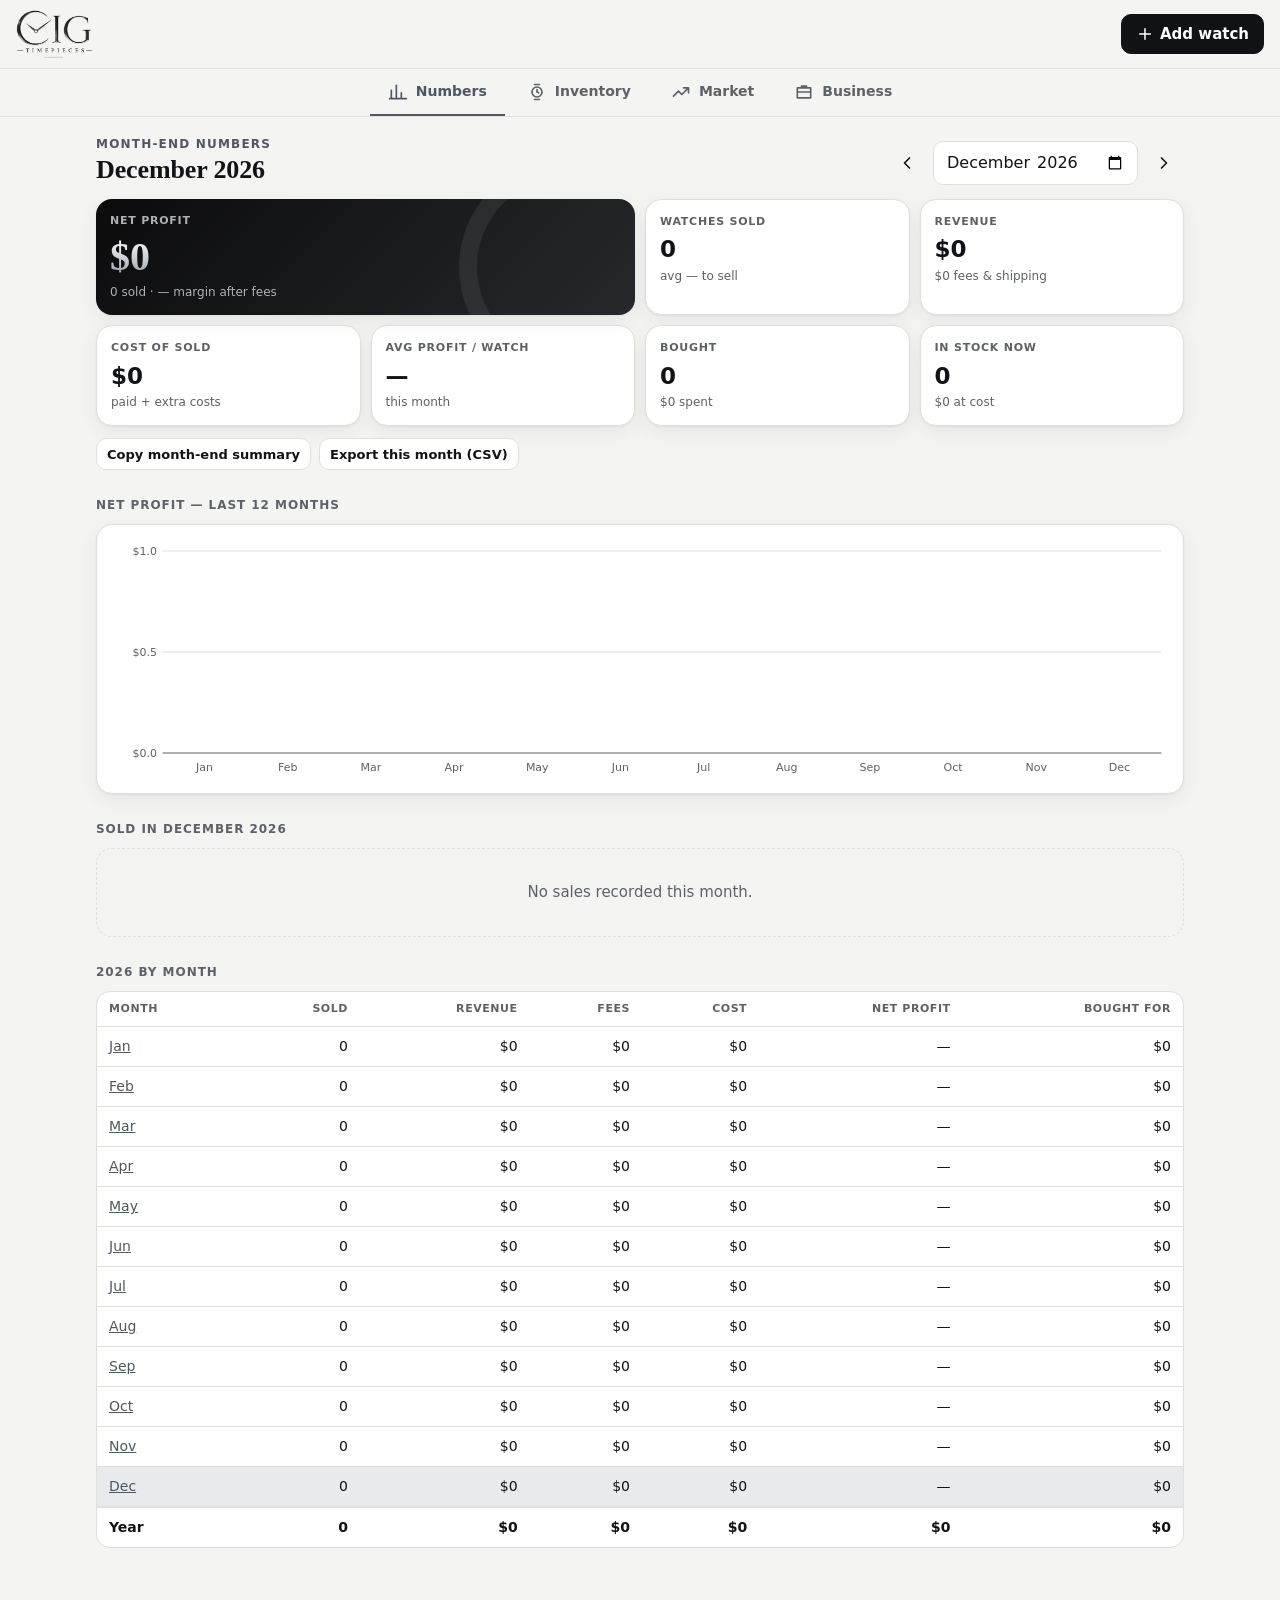
==== commit 87cd82bd: "Brand the app as CIG Timepieces: logo, icons, black and silver theme Co-Authored-By: Claude Opus 5.5" ====
--- a/watches/index.html
+++ b/watches/index.html
@@ -3,20 +3,20 @@
 <head>
   <meta charset="utf-8">
   <meta name="viewport" content="width=device-width, initial-scale=1, viewport-fit=cover">
-  <title>Watch Ledger</title>
+  <title>CIG Timepieces</title>
   <meta name="description" content="Inventory, sales, profit, pre-ship checks and documents for a watch business.">
   <meta name="robots" content="noindex, nofollow, noarchive">
-  <meta name="theme-color" content="#1d2b3a">
+  <meta name="theme-color" content="#0b0b0c">
   <link rel="manifest" href="manifest.webmanifest">
-  <link rel="icon" href="icon.svg" type="image/svg+xml">
+  <link rel="icon" href="icon-64.png" type="image/png">
   <link rel="apple-touch-icon" href="icon-192.png">
   <meta name="apple-mobile-web-app-capable" content="yes">
-  <meta name="apple-mobile-web-app-title" content="Watch Ledger">
+  <meta name="apple-mobile-web-app-title" content="CIG Timepieces">
   <link rel="stylesheet" href="app.css">
 </head>
 <body>
   <header class="topbar">
-    <div class="brand" id="brand"><img src="icon.svg" alt="" width="26" height="26"><span>Watch Ledger</span></div>
+    <div class="brand" id="brand" aria-label="CIG Timepieces"></div>
     <button class="btn primary" id="btn-add" type="button">
       <svg viewBox="0 0 24 24" aria-hidden="true"><path d="M12 5v14M5 12h14"/></svg>
       <span>Add watch</span>
--- a/watches/app.css
+++ b/watches/app.css
@@ -1,25 +1,30 @@
 :root {
-  --bg: #f4f2ed;
+  --bg: #f4f4f2;
   --surface: #ffffff;
-  --surface-2: #eeebe4;
-  --text: #16202a;
-  --muted: #5e6a75;
-  --line: #e2ded4;
-  --accent: #15222f;
+  --surface-2: #ececea;
+  --text: #121316;
+  --muted: #5d6168;
+  --line: #dfdfdb;
+  --accent: #111214;
   --accent-text: #ffffff;
-  --brass: #8a6418;
-  --brass-soft: rgba(138, 100, 24, 0.1);
-  --bar: #2f6f9f;
+  --brass: #4f5760;
+  --brass-soft: rgba(79, 87, 96, 0.12);
+  --bar: #9aa2ab;
+  --bar-on: #111214;
   --good: #1d7a46;
   --bad: #b3261e;
   --warn: #8a5a00;
   --warn-bg: #fdf3dc;
   --warn-line: #ecd08e;
-  --art-bg: radial-gradient(120% 90% at 50% 38%, #ffffff 0%, #f1eee8 55%, #e2ddd2 100%);
-  --hero-bg: linear-gradient(135deg, #15222f 0%, #1f3346 100%);
-  --hero-text: #f6f1e6;
-  --shadow: 0 1px 2px rgba(22, 32, 42, 0.05), 0 6px 20px rgba(22, 32, 42, 0.06);
-  --shadow-lift: 0 2px 4px rgba(22, 32, 42, 0.06), 0 14px 32px rgba(22, 32, 42, 0.12);
+  --art-bg: radial-gradient(120% 90% at 50% 38%, #ffffff 0%, #f0f0ee 55%, #e1e1de 100%);
+  --hero-bg: linear-gradient(135deg, #0b0b0c 0%, #26282c 100%);
+  --hero-text: #eceef1;
+  --badge-stock-bg: #15171a;
+  --badge-stock-fg: #f2f3f5;
+  --badge-sold-bg: #e6e7e9;
+  --badge-sold-fg: #3a3f46;
+  --shadow: 0 1px 2px rgba(18, 19, 22, 0.05), 0 6px 20px rgba(18, 19, 22, 0.06);
+  --shadow-lift: 0 2px 4px rgba(18, 19, 22, 0.06), 0 14px 32px rgba(18, 19, 22, 0.14);
   --sans: system-ui, -apple-system, "Segoe UI", Roboto, "Helvetica Neue", Arial, sans-serif;
   --serif: "Iowan Old Style", "Palatino Linotype", Palatino, "Book Antiqua", Georgia, serif;
   --mono: ui-monospace, "SF Mono", Menlo, Consolas, monospace;
@@ -28,53 +33,63 @@
 
 @media (prefers-color-scheme: dark) {
   :root:not([data-theme="light"]) {
-    --bg: #0d1318;
-    --surface: #151d25;
-    --surface-2: #1c2630;
-    --text: #e8edf1;
-    --muted: #96a3ae;
-    --line: #26323d;
-    --accent: #d8b46a;
-    --accent-text: #17120a;
-    --brass: #d8b46a;
-    --brass-soft: rgba(216, 180, 106, 0.12);
-    --bar: #6aa9d8;
+    --bg: #0a0a0b;
+    --surface: #141416;
+    --surface-2: #1d1d20;
+    --text: #ececee;
+    --muted: #9a9ea6;
+    --line: #27282c;
+    --accent: #e2e5e9;
+    --accent-text: #0b0b0c;
+    --brass: #c4c9d0;
+    --brass-soft: rgba(196, 201, 208, 0.12);
+    --bar: #5d6670;
+    --bar-on: #e2e5e9;
     --good: #5cc98a;
     --bad: #f08a80;
     --warn: #f0c46a;
     --warn-bg: #2b2414;
     --warn-line: #5a4820;
-    --art-bg: radial-gradient(120% 90% at 50% 38%, #34414d 0%, #222d37 55%, #182129 100%);
-    --hero-bg: linear-gradient(135deg, #1d2a36 0%, #2a3a49 100%);
-    --hero-text: #f6f1e6;
+    --art-bg: radial-gradient(120% 90% at 50% 38%, #2b2d31 0%, #1a1b1e 55%, #111214 100%);
+    --hero-bg: linear-gradient(135deg, #1a1b1e 0%, #2c2e33 100%);
+    --hero-text: #eceef1;
+    --badge-stock-bg: #e6e8eb;
+    --badge-stock-fg: #111214;
+    --badge-sold-bg: #26282c;
+    --badge-sold-fg: #c4c9d0;
     --shadow: none;
-    --shadow-lift: 0 10px 30px rgba(0, 0, 0, 0.35);
+    --shadow-lift: 0 10px 30px rgba(0, 0, 0, 0.45);
     color-scheme: dark;
   }
 }
 
 :root[data-theme="dark"] {
-  --bg: #0d1318;
-  --surface: #151d25;
-  --surface-2: #1c2630;
-  --text: #e8edf1;
-  --muted: #96a3ae;
-  --line: #26323d;
-  --accent: #d8b46a;
-  --accent-text: #17120a;
-  --brass: #d8b46a;
-  --brass-soft: rgba(216, 180, 106, 0.12);
-  --bar: #6aa9d8;
+  --bg: #0a0a0b;
+  --surface: #141416;
+  --surface-2: #1d1d20;
+  --text: #ececee;
+  --muted: #9a9ea6;
+  --line: #27282c;
+  --accent: #e2e5e9;
+  --accent-text: #0b0b0c;
+  --brass: #c4c9d0;
+  --brass-soft: rgba(196, 201, 208, 0.12);
+  --bar: #5d6670;
+  --bar-on: #e2e5e9;
   --good: #5cc98a;
   --bad: #f08a80;
   --warn: #f0c46a;
   --warn-bg: #2b2414;
   --warn-line: #5a4820;
-  --art-bg: radial-gradient(120% 90% at 50% 38%, #34414d 0%, #222d37 55%, #182129 100%);
-  --hero-bg: linear-gradient(135deg, #1d2a36 0%, #2a3a49 100%);
-  --hero-text: #f6f1e6;
+  --art-bg: radial-gradient(120% 90% at 50% 38%, #2b2d31 0%, #1a1b1e 55%, #111214 100%);
+  --hero-bg: linear-gradient(135deg, #1a1b1e 0%, #2c2e33 100%);
+  --hero-text: #eceef1;
+  --badge-stock-bg: #e6e8eb;
+  --badge-stock-fg: #111214;
+  --badge-sold-bg: #26282c;
+  --badge-sold-fg: #c4c9d0;
   --shadow: none;
-  --shadow-lift: 0 10px 30px rgba(0, 0, 0, 0.35);
+  --shadow-lift: 0 10px 30px rgba(0, 0, 0, 0.45);
   color-scheme: dark;
 }
 
@@ -240,9 +255,9 @@
 .stat .value { font-size: 23px; font-weight: 700; margin-top: 2px; font-variant-numeric: tabular-nums; overflow-wrap: anywhere; }
 .stat .sub { font-size: 12px; color: var(--muted); }
 .stat.hero { grid-column: 1 / -1; background: var(--hero-bg); color: var(--hero-text); border: 0; position: relative; overflow: hidden; }
-.stat.hero::after { content: ""; position: absolute; right: -40px; top: -40px; width: 180px; height: 180px; border-radius: 50%; border: 18px solid rgba(216, 180, 106, 0.14); }
-.stat.hero .label, .stat.hero .sub { color: rgba(246, 241, 230, 0.75); }
-.stat.hero .value { font: 600 40px/1.1 var(--serif); margin: 6px 0 4px; color: #f2d58c; }
+.stat.hero::after { content: ""; position: absolute; right: -40px; top: -40px; width: 180px; height: 180px; border-radius: 50%; border: 18px solid rgba(226, 229, 233, 0.08); }
+.stat.hero .label, .stat.hero .sub { color: rgba(236, 238, 241, 0.72); }
+.stat.hero .value { font: 600 40px/1.1 var(--serif); margin: 6px 0 4px; color: #e9ecef; background: linear-gradient(180deg, #ffffff 0%, #c9ced4 55%, #8d939a 100%); -webkit-background-clip: text; background-clip: text; -webkit-text-fill-color: transparent; }
 @media (min-width: 640px) { .stat.hero { grid-column: span 2; } }
 
 .month-pick { display: flex; align-items: center; gap: 6px; }
@@ -322,16 +337,10 @@
   background: var(--surface-2);
   color: var(--muted);
 }
-.badge.stock { background: #f6ecd6; color: #7a560f; }
-.badge.sold { background: #e4ebf1; color: #33495c; }
+.badge.stock { background: var(--badge-stock-bg); color: var(--badge-stock-fg); }
+.badge.sold { background: var(--badge-sold-bg); color: var(--badge-sold-fg); }
 .badge.warn { background: var(--warn-bg); color: var(--warn); border: 1px solid var(--warn-line); }
 .badge.asking { background: var(--surface-2); color: var(--warn); }
-:root[data-theme="dark"] .badge.stock { background: #3a2f17; color: #f0cf87; }
-:root[data-theme="dark"] .badge.sold { background: #24323f; color: #b9cad8; }
-@media (prefers-color-scheme: dark) {
-  :root:not([data-theme="light"]) .badge.stock { background: #3a2f17; color: #f0cf87; }
-  :root:not([data-theme="light"]) .badge.sold { background: #24323f; color: #b9cad8; }
-}
 .empty { text-align: center; color: var(--muted); padding: 32px 16px; border: 1px dashed var(--line); border-radius: 16px; }
 
 /* ---------- Tables ---------- */
@@ -354,7 +363,7 @@
 .chart .zero { stroke: var(--muted); stroke-width: 1; }
 .chart .axis { fill: var(--muted); font-size: 11px; font-family: var(--sans); }
 .chart .bar { fill: var(--bar); }
-.chart .bar.selected { fill: var(--brass); }
+.chart .bar.selected { fill: var(--bar-on); }
 .chart .hit { fill: transparent; cursor: pointer; }
 .tip {
   position: absolute;
@@ -467,7 +476,7 @@
 .ph-sm.ok span { color: var(--good); font-family: var(--sans); font-weight: 800; }
 
 /* ---------- Watch screen: media viewer ---------- */
-.hero { margin: -16px -18px 0; background: var(--art-bg); padding: 12px 18px 10px; border-bottom: 1px solid var(--line); }
+.media-hero { margin: -16px -18px 0; background: var(--art-bg); padding: 12px 18px 10px; border-bottom: 1px solid var(--line); }
 .viewer { min-height: 200px; }
 .viewer > .ph { height: min(44vh, 300px); border-radius: 14px; }
 .viewer-box { position: relative; height: min(52vh, 360px); display: grid; place-items: center; border-radius: 14px; overflow: hidden; background: #0b0f13; }
@@ -545,3 +554,17 @@
 .brand-logo { height: 30px; width: auto; max-width: 120px; object-fit: contain; border-radius: 4px; }
 .ph-mono { width: 76px; height: 76px; border-radius: 50%; border: 2px solid color-mix(in srgb, var(--brass) 55%, transparent); display: grid; place-items: center; font: 600 28px/1 var(--serif); letter-spacing: 0.04em; color: var(--brass); }
 .ph-hint { margin-top: 14px; }
+
+/* ---------- Brand (CIG Timepieces) ---------- */
+.brand { min-height: 40px; }
+.brand-logo { height: 42px; width: auto; max-width: 160px; object-fit: contain; display: block; }
+.brand-logo.on-dark { display: none; }
+@media (prefers-color-scheme: dark) {
+  :root:not([data-theme="light"]) .brand-logo.on-light { display: none; }
+  :root:not([data-theme="light"]) .brand-logo.on-dark { display: block; }
+}
+:root[data-theme="dark"] .brand-logo.on-light { display: none; }
+:root[data-theme="dark"] .brand-logo.on-dark { display: block; }
+@media (min-width: 860px) { .brand-logo { height: 48px; } .tabs { top: 69px; } }
+.ph-mono { border-color: color-mix(in srgb, var(--text) 25%, transparent); color: var(--text); }
+.ph-sm span { color: var(--text); }
